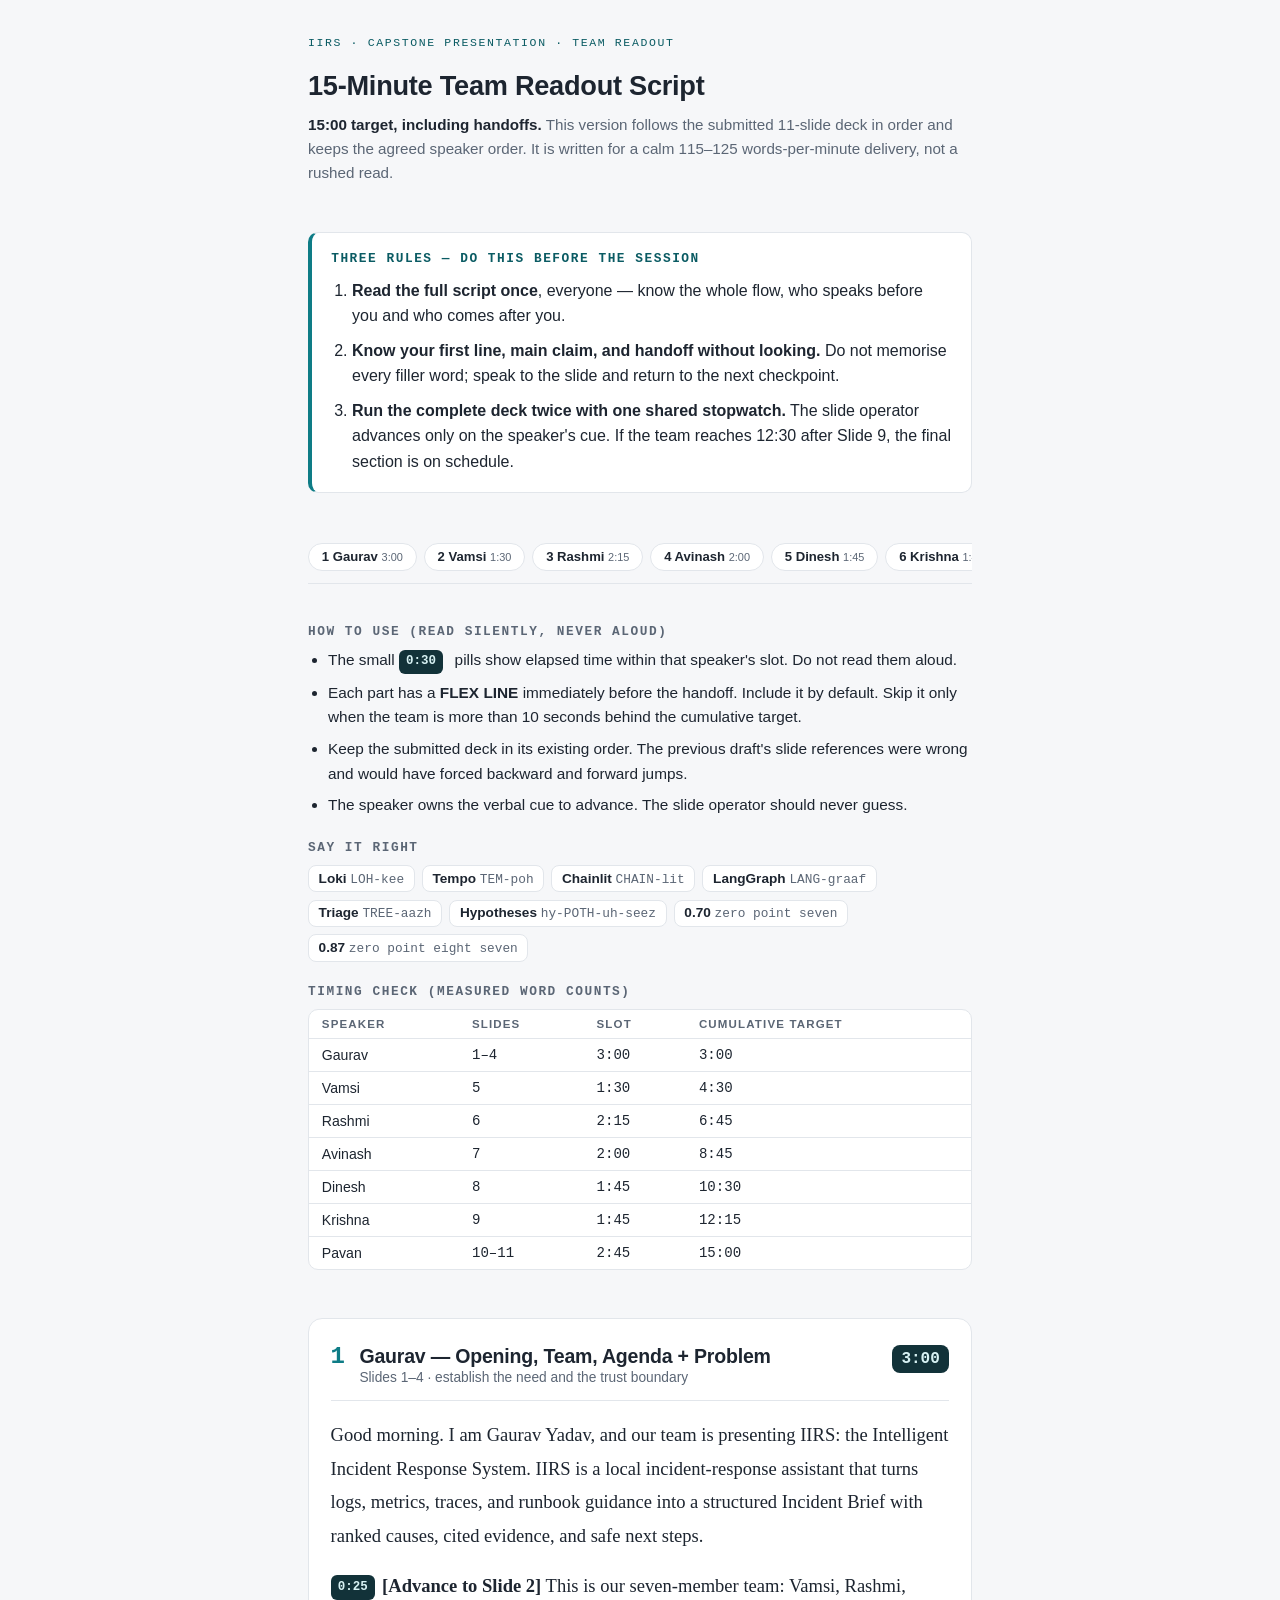
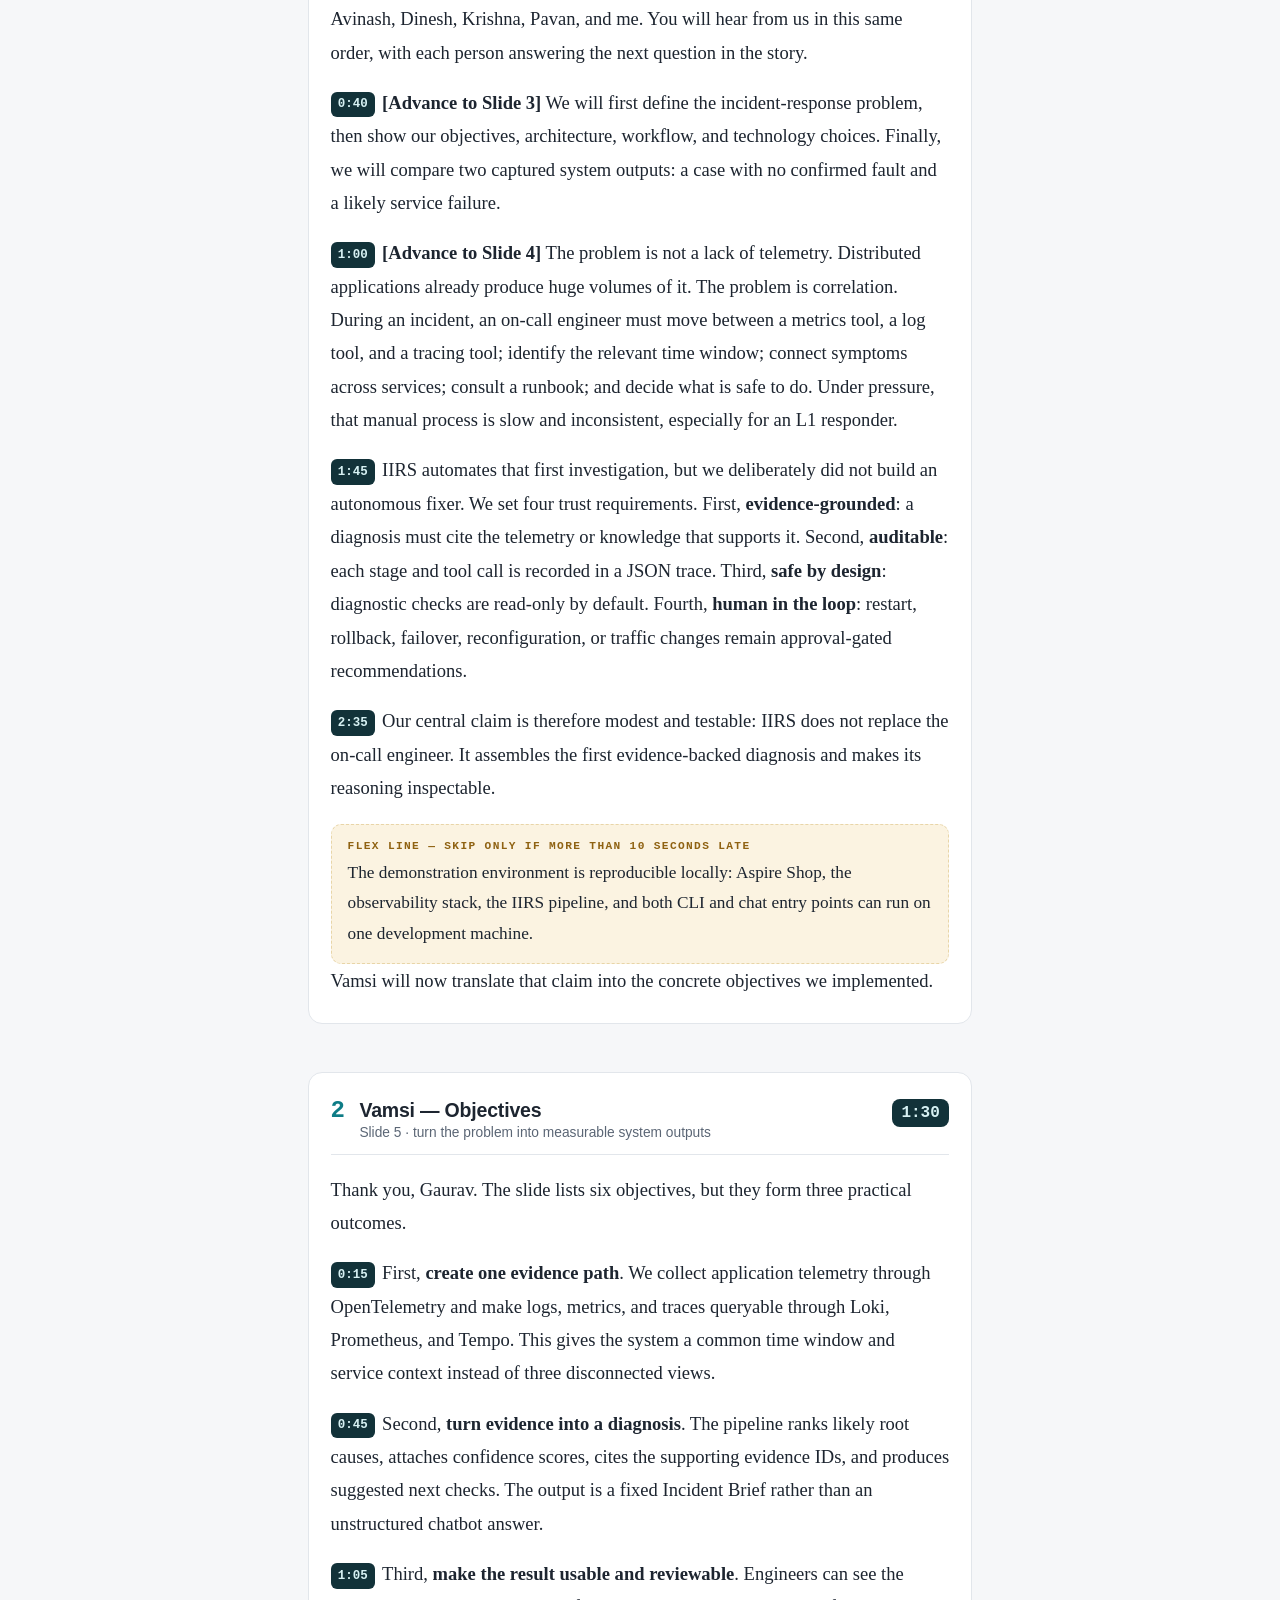
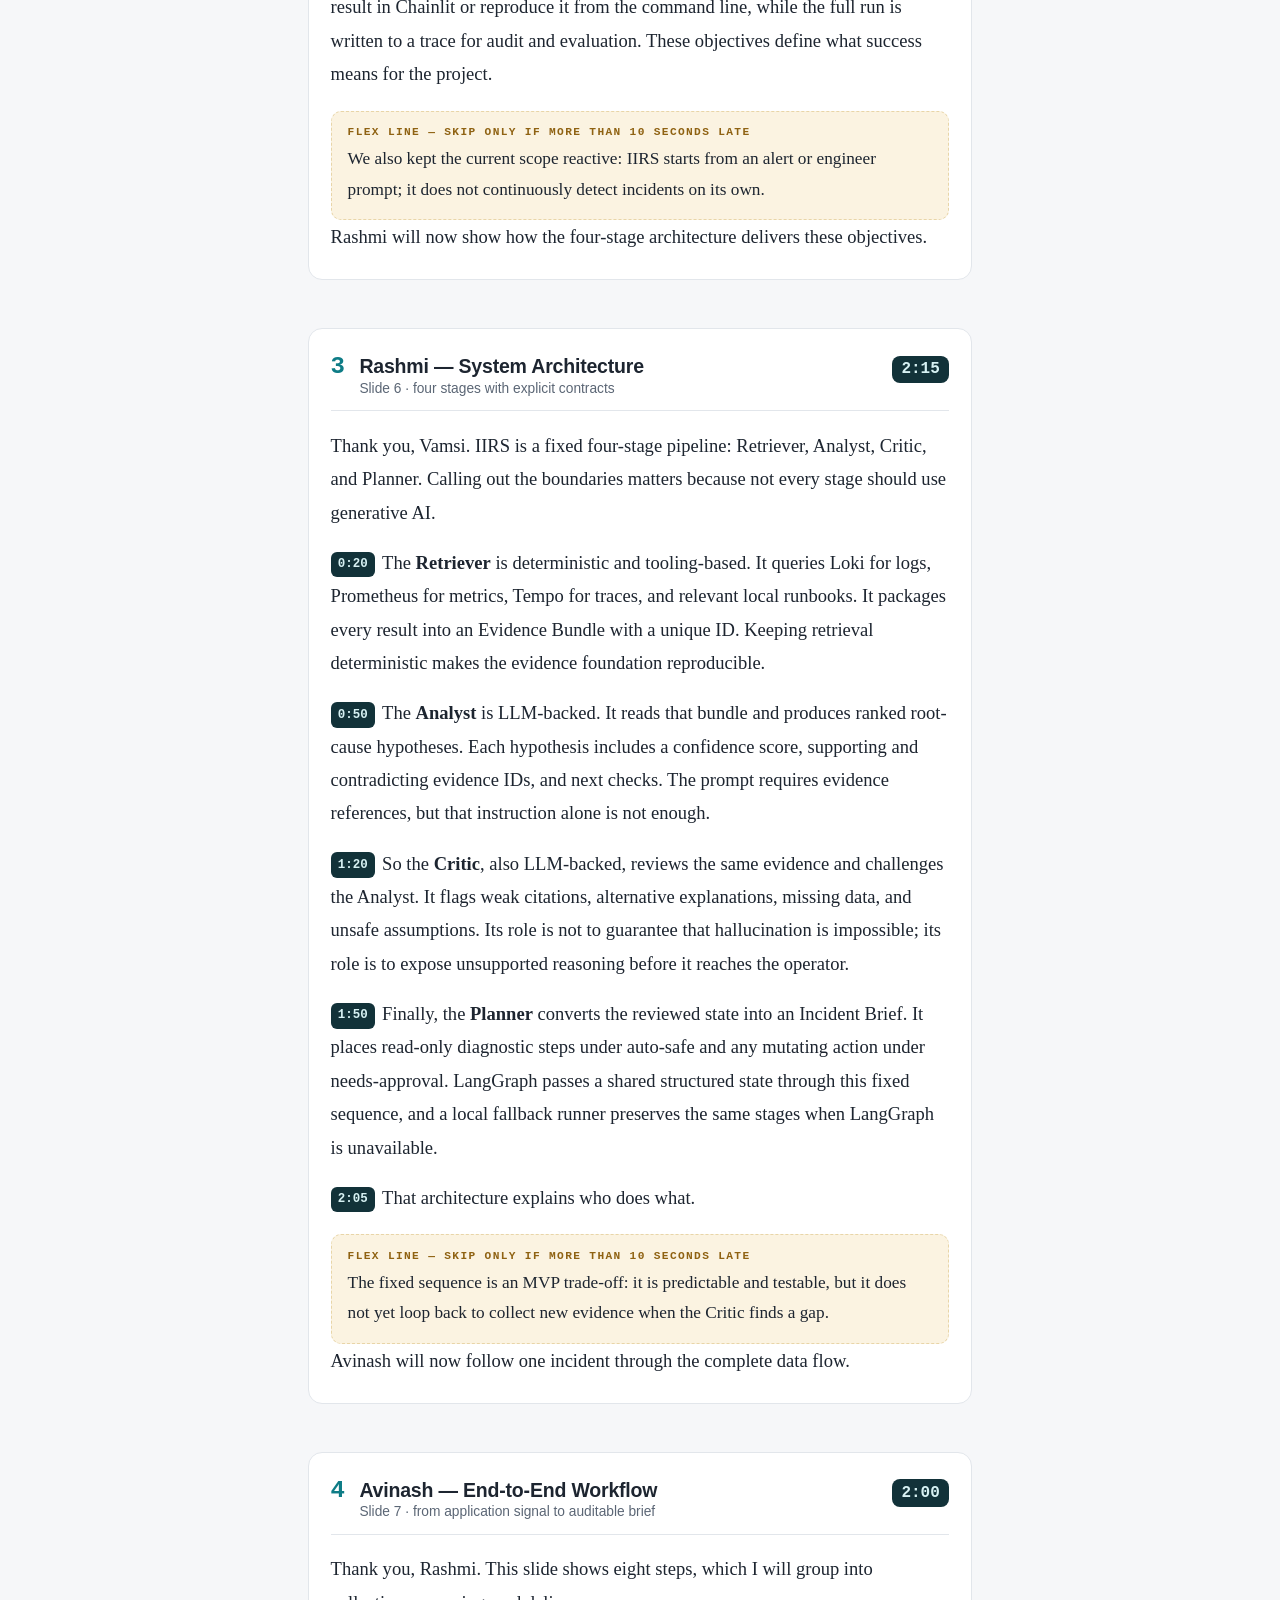
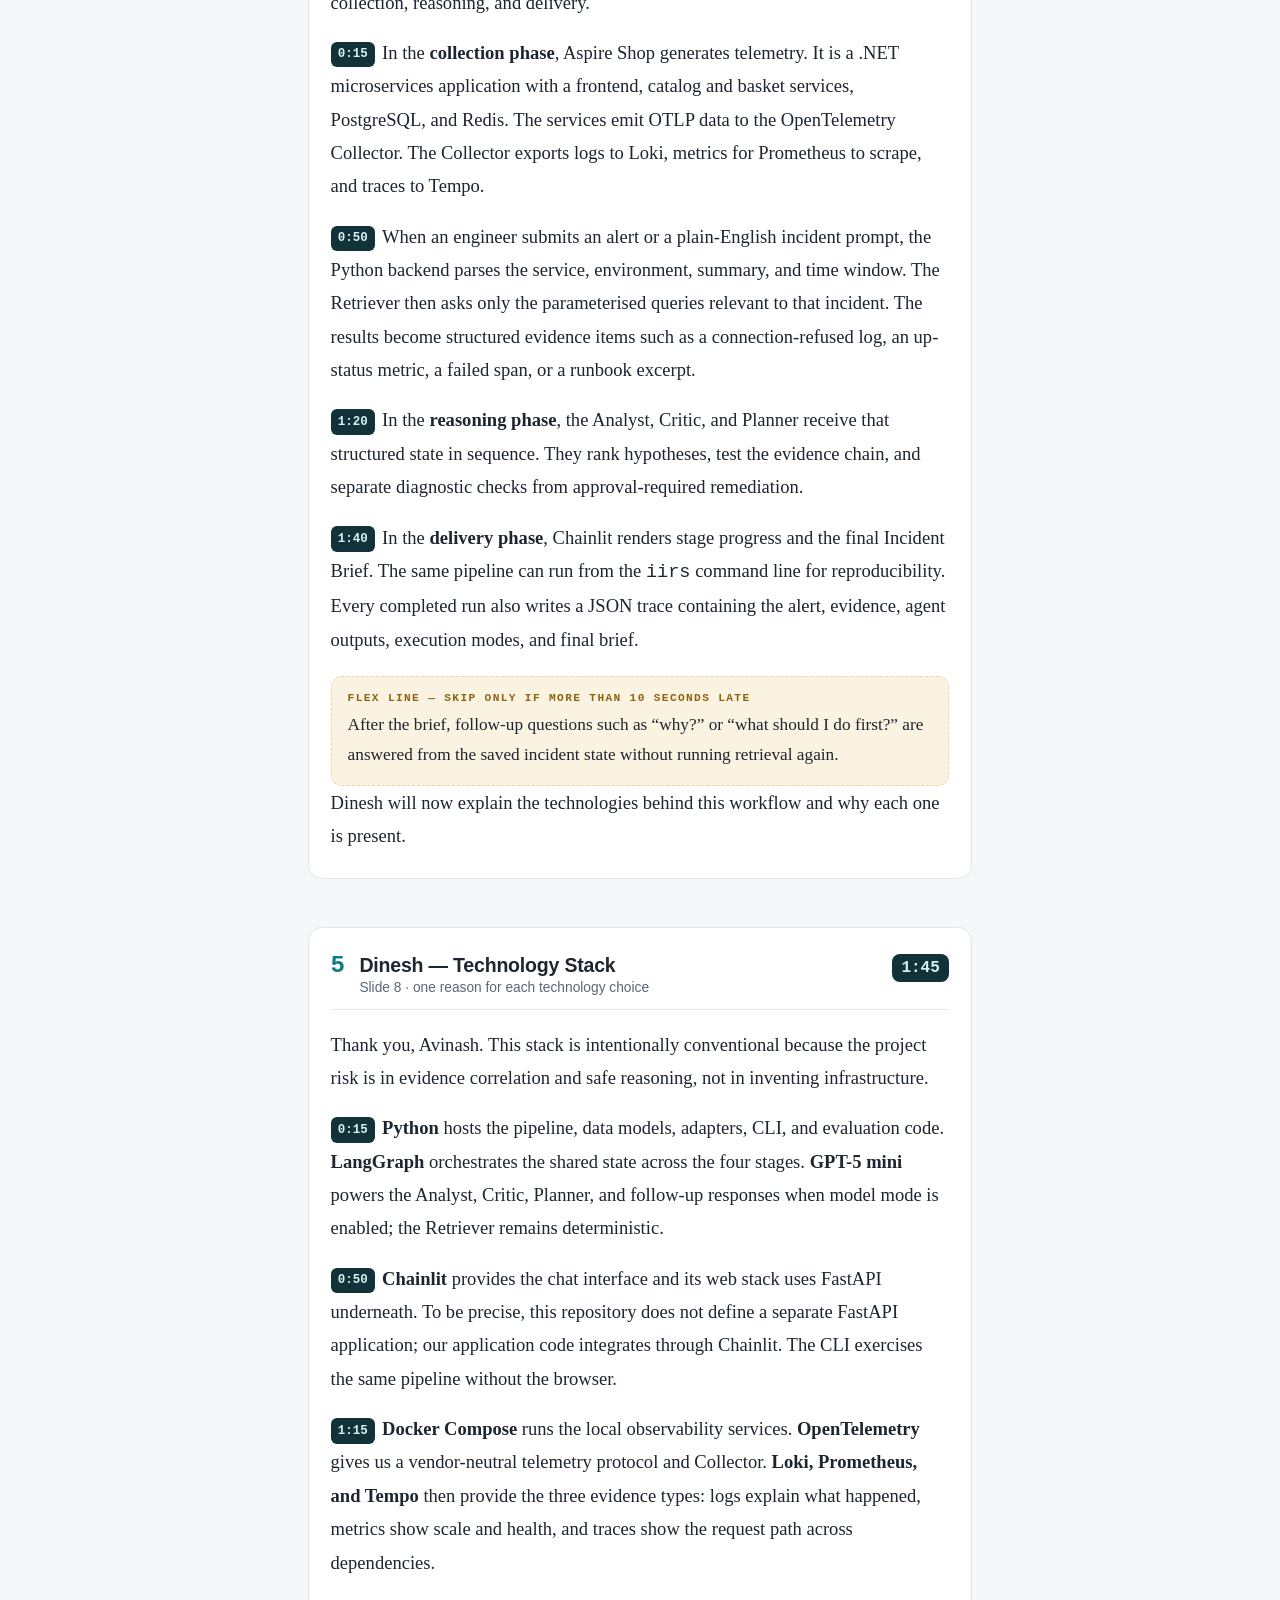
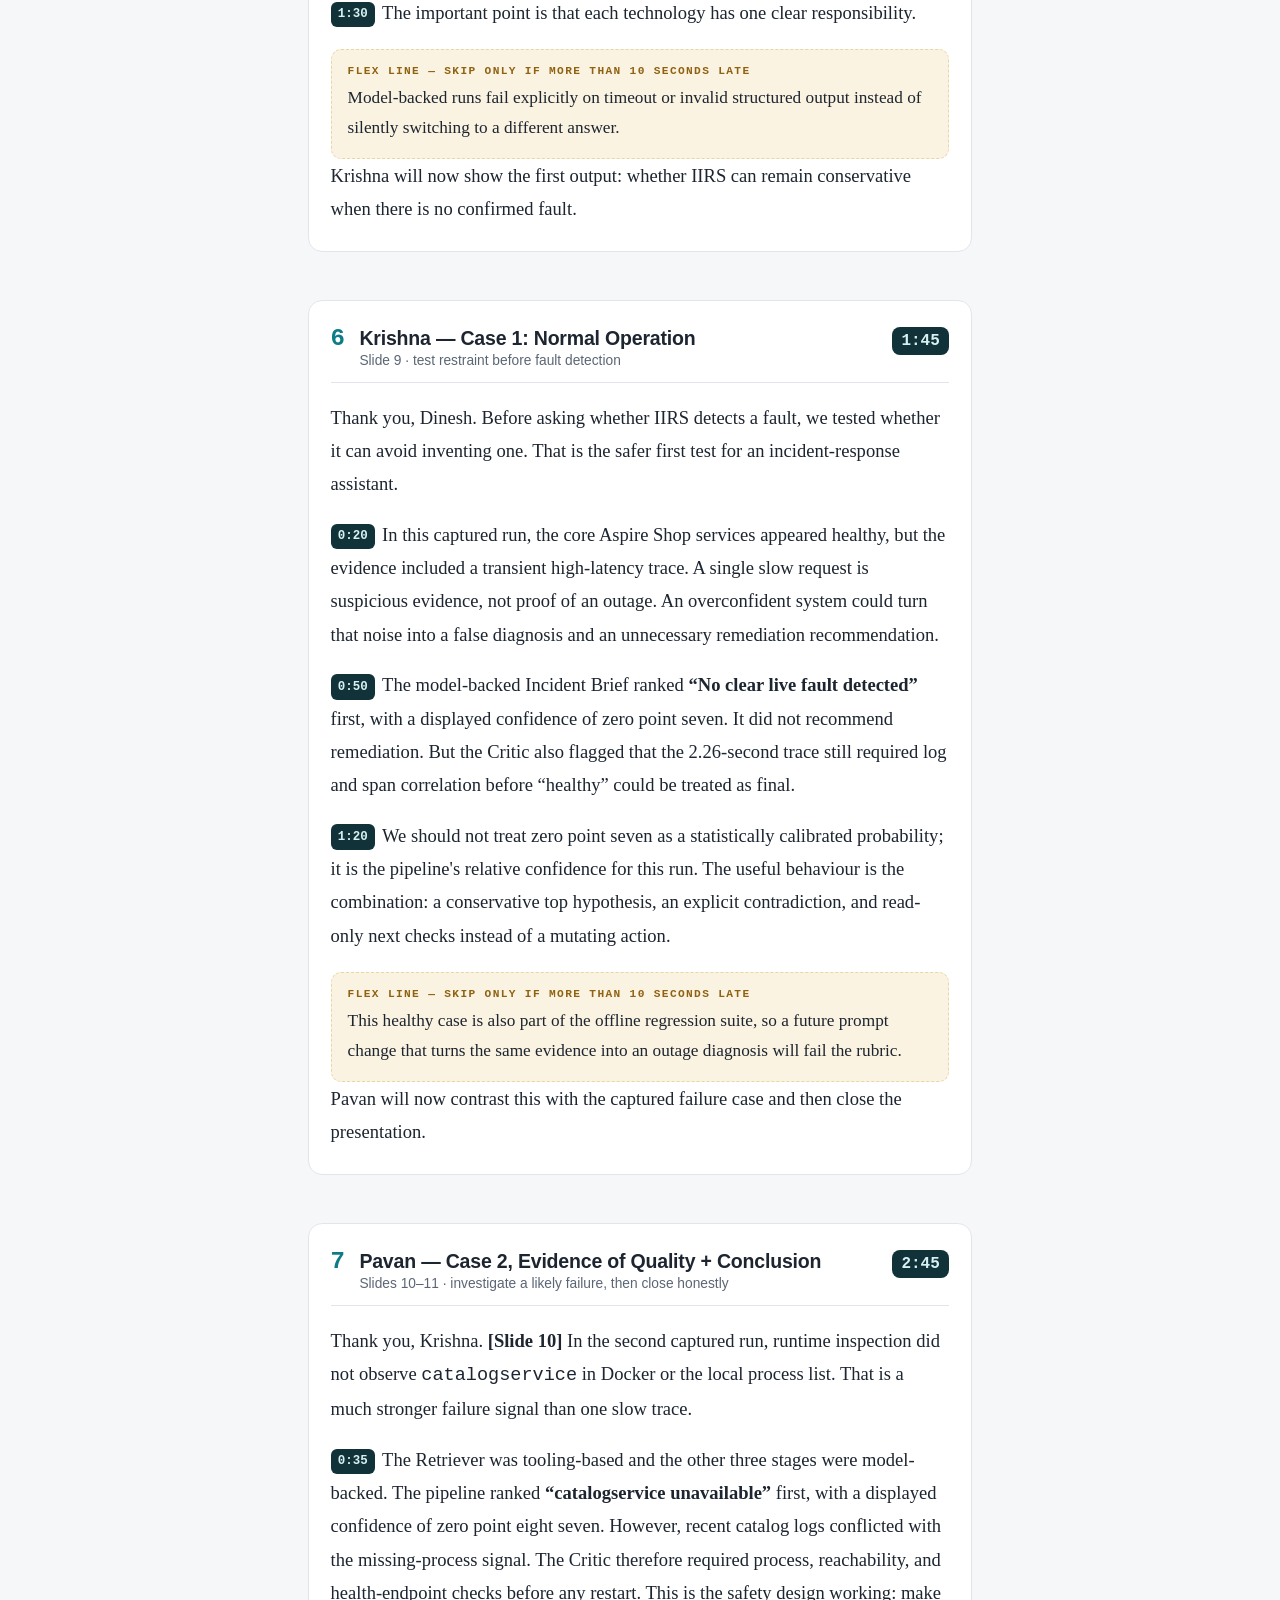
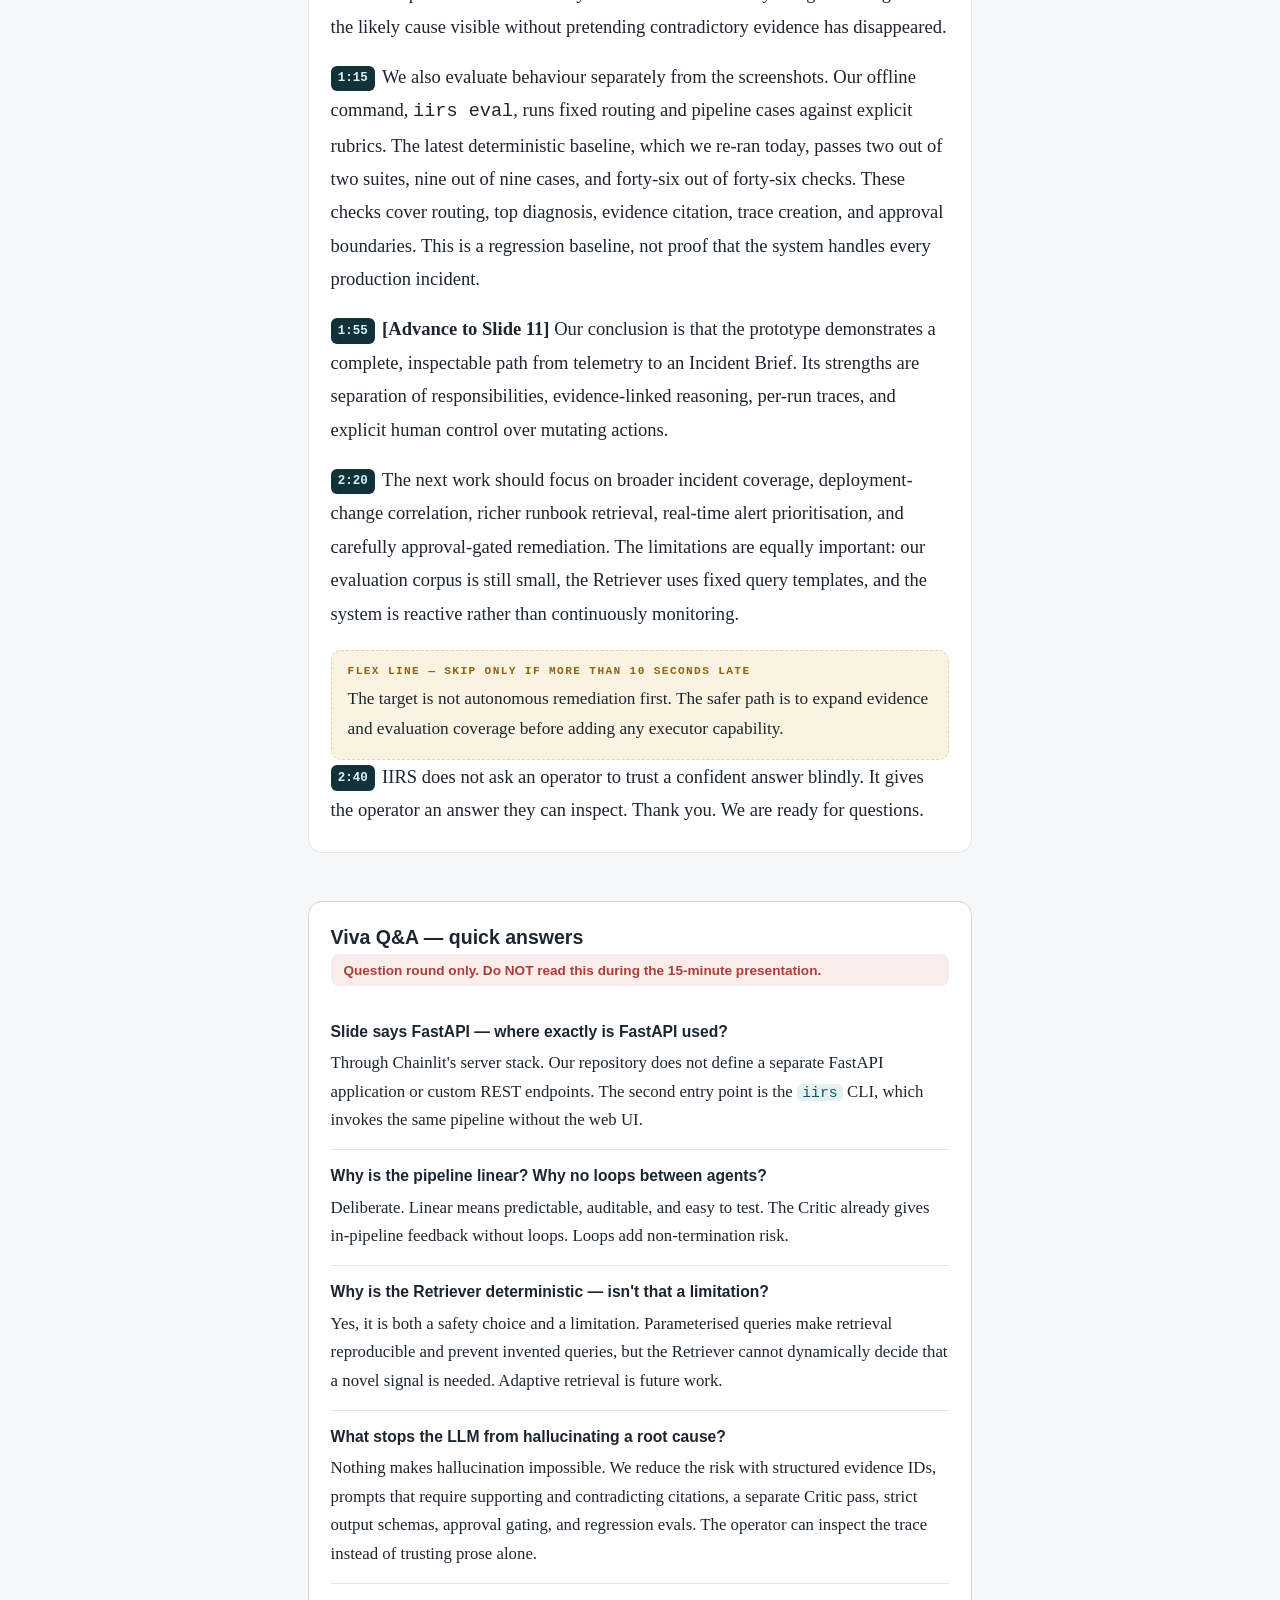
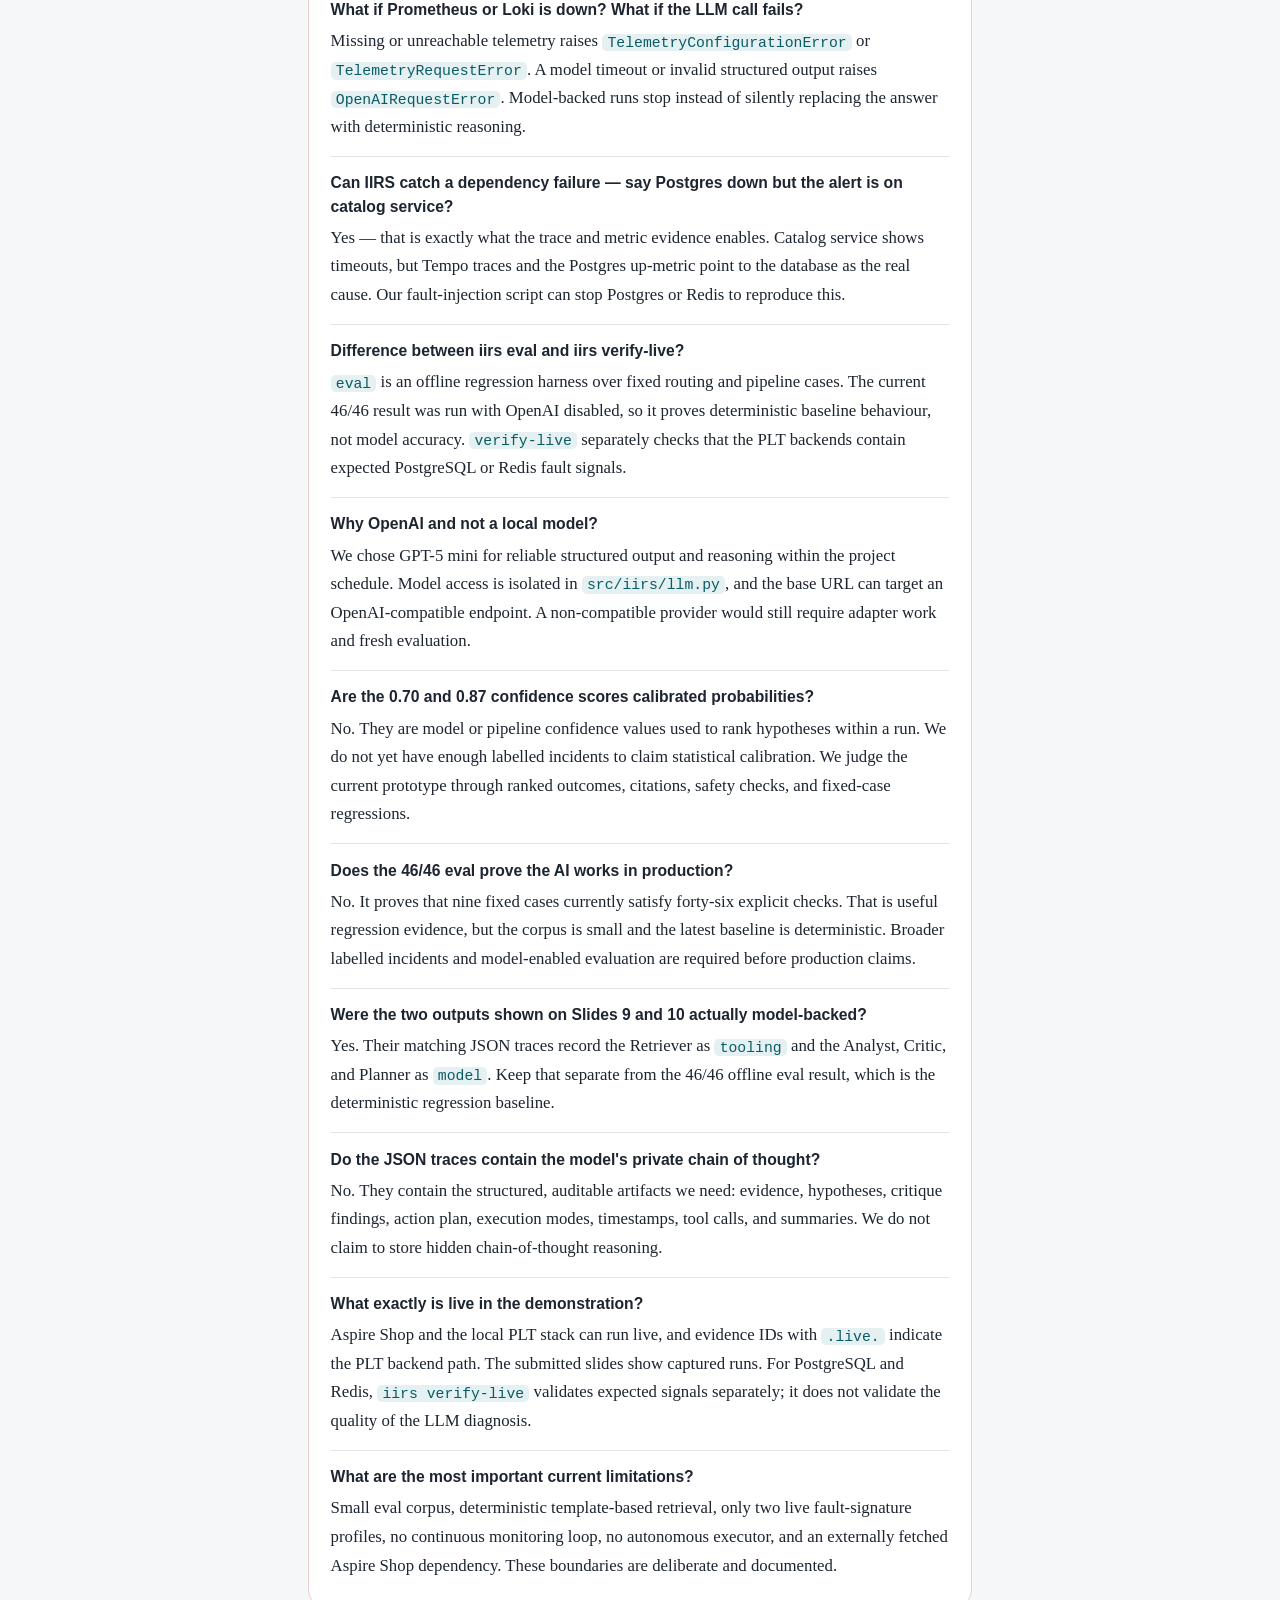
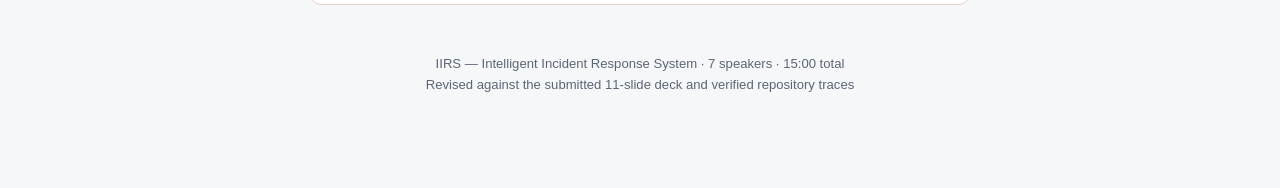
==== qa-site/resources/IIRS_15min_Readout_Script.html @ 2968455e "Add IIRS defense prep site and presentation kit" ====
<!doctype html>
<meta charset="utf-8">
<meta name="viewport" content="width=device-width, initial-scale=1">
<title>IIRS — 15-Min Readout Script</title>
<link rel="icon" type="image/svg+xml" href="../favicon.svg">
<style>
:root{
  --bg:#F6F7F9; --surface:#FFFFFF; --ink:#1D2530; --muted:#5B6675;
  --accent:#0E7C86; --accent-ink:#0A5B63; --accent-soft:#E4F0F1;
  --line:#E2E6EB;
  --amber:#8F6212; --amber-soft:#FBF3E1; --amber-line:#E8D5A8;
  --warn:#A93F38; --warn-soft:#F9ECEA; --warn-line:#EACFCB;
  --pill-bg:#123239; --pill-ink:#D7F1F3;
}
@media (prefers-color-scheme: dark){
  :root{
    --bg:#0F141B; --surface:#161D26; --ink:#E4EAF1; --muted:#9AA6B5;
    --accent:#4CC3CD; --accent-ink:#8ADCE3; --accent-soft:#12333B;
    --line:#26303C;
    --amber:#DFAE55; --amber-soft:#2A2314; --amber-line:#4A3C1C;
    --warn:#E08B84; --warn-soft:#331B18; --warn-line:#4E2A25;
    --pill-bg:#0C4A52; --pill-ink:#CFF0F3;
  }
}
:root[data-theme="dark"]{
  --bg:#0F141B; --surface:#161D26; --ink:#E4EAF1; --muted:#9AA6B5;
  --accent:#4CC3CD; --accent-ink:#8ADCE3; --accent-soft:#12333B;
  --line:#26303C;
  --amber:#DFAE55; --amber-soft:#2A2314; --amber-line:#4A3C1C;
  --warn:#E08B84; --warn-soft:#331B18; --warn-line:#4E2A25;
  --pill-bg:#0C4A52; --pill-ink:#CFF0F3;
}
:root[data-theme="light"]{
  --bg:#F6F7F9; --surface:#FFFFFF; --ink:#1D2530; --muted:#5B6675;
  --accent:#0E7C86; --accent-ink:#0A5B63; --accent-soft:#E4F0F1;
  --line:#E2E6EB;
  --amber:#8F6212; --amber-soft:#FBF3E1; --amber-line:#E8D5A8;
  --warn:#A93F38; --warn-soft:#F9ECEA; --warn-line:#EACFCB;
  --pill-bg:#123239; --pill-ink:#D7F1F3;
}
*{box-sizing:border-box}
html{scroll-behavior:smooth}
@media (prefers-reduced-motion: reduce){ html{scroll-behavior:auto} }
body{
  margin:0; background:var(--bg); color:var(--ink);
  font-family:-apple-system,"Segoe UI",Roboto,"Helvetica Neue",Arial,sans-serif;
  -webkit-text-size-adjust:100%;
}
.wrap{max-width:44rem; margin:0 auto; padding:1.5rem 1.25rem 5rem; display:flex; flex-direction:column; gap:3rem}
a{color:var(--accent-ink)}
a:focus-visible, .chip:focus-visible{outline:2px solid var(--accent); outline-offset:2px; border-radius:6px}

/* ---------- header ---------- */
header{display:flex; flex-direction:column; gap:.65rem}
.eyebrow{font-family:ui-monospace,"SF Mono","Cascadia Code",Consolas,monospace; font-size:.72rem; letter-spacing:.14em; text-transform:uppercase; color:var(--accent-ink)}
h1{font-size:1.7rem; line-height:1.2; margin:0; letter-spacing:-.01em; text-wrap:balance}
.sub{color:var(--muted); font-size:.95rem; line-height:1.55; margin:0}
.sub strong{color:var(--ink)}

/* ---------- practice rules ---------- */
.rules{background:var(--surface); border:1px solid var(--line); border-left:4px solid var(--accent); border-radius:10px; padding:1.1rem 1.2rem; display:flex; flex-direction:column; gap:.75rem}
.rules h2{margin:0; font-size:.8rem; letter-spacing:.12em; text-transform:uppercase; color:var(--accent-ink); font-family:ui-monospace,"SF Mono",Consolas,monospace}
.rules ol{margin:0; padding-left:1.3rem; display:flex; flex-direction:column; gap:.55rem}
.rules li{line-height:1.6; font-size:1rem}

/* ---------- sticky nav ---------- */
nav{position:sticky; top:0; z-index:10; background:var(--bg); padding:.6rem 0; margin:-.5rem 0; border-bottom:1px solid var(--line)}
.chips{display:flex; gap:.45rem; overflow-x:auto; padding-bottom:.15rem; scrollbar-width:none}
.chips::-webkit-scrollbar{display:none}
.chip{flex:0 0 auto; font-size:.82rem; font-weight:600; text-decoration:none; color:var(--ink); background:var(--surface); border:1px solid var(--line); border-radius:999px; padding:.35rem .8rem; white-space:nowrap}
.chip small{color:var(--muted); font-weight:500}
.chip.qa{color:var(--warn)}

/* ---------- meta zone ---------- */
.meta{display:flex; flex-direction:column; gap:1.4rem}
.meta h2{margin:0 0 .6rem; font-size:.8rem; letter-spacing:.12em; text-transform:uppercase; color:var(--muted); font-family:ui-monospace,"SF Mono",Consolas,monospace}
.howto ul{margin:0; padding-left:1.25rem; display:flex; flex-direction:column; gap:.45rem}
.howto li{line-height:1.6; font-size:.96rem; color:var(--ink)}
.say{display:flex; flex-wrap:wrap; gap:.45rem}
.say span{background:var(--surface); border:1px solid var(--line); border-radius:8px; padding:.3rem .6rem; font-size:.85rem}
.say b{font-weight:650}
.say i{font-style:normal; color:var(--muted); font-family:ui-monospace,"SF Mono",Consolas,monospace; font-size:.8rem}
.order{font-size:.95rem; line-height:1.7}
.order b{color:var(--accent-ink)}
.tablebox{overflow-x:auto; border:1px solid var(--line); border-radius:10px; background:var(--surface)}
table{border-collapse:collapse; width:100%; font-size:.88rem}
th,td{text-align:left; padding:.5rem .8rem; border-bottom:1px solid var(--line); white-space:nowrap}
tr:last-child td{border-bottom:none}
th{font-size:.72rem; letter-spacing:.1em; text-transform:uppercase; color:var(--muted); font-weight:600}
td.num{font-family:ui-monospace,"SF Mono",Consolas,monospace; font-variant-numeric:tabular-nums}

/* ---------- speaker sections ---------- */
section.speaker{background:var(--surface); border:1px solid var(--line); border-radius:14px; padding:1.5rem 1.35rem 1.6rem; scroll-margin-top:4.2rem}
.shead{display:flex; align-items:baseline; gap:.9rem; border-bottom:1px solid var(--line); padding-bottom:.9rem; margin-bottom:1.1rem; flex-wrap:wrap}
.snum{font-family:ui-monospace,"SF Mono",Consolas,monospace; font-size:1.5rem; color:var(--accent); font-weight:700}
.sname{flex:1 1 auto}
.sname h2{margin:0; font-size:1.22rem; letter-spacing:-.01em}
.sname p{margin:.15rem 0 0; color:var(--muted); font-size:.86rem}
.stime{font-family:ui-monospace,"SF Mono",Consolas,monospace; font-size:1rem; font-weight:700; color:var(--pill-ink); background:var(--pill-bg); border-radius:8px; padding:.3rem .6rem; font-variant-numeric:tabular-nums}
.speech p{font-family:Charter,Georgia,"Times New Roman",serif; font-size:1.16rem; line-height:1.8; margin:0 0 1.05rem}
.speech p:last-of-type{margin-bottom:0}
.t{display:inline-block; font-family:ui-monospace,"SF Mono",Consolas,monospace; font-size:.78rem; font-weight:600; color:var(--pill-ink); background:var(--pill-bg); border-radius:6px; padding:.1rem .45rem; margin-right:.45rem; vertical-align:.12em; font-variant-numeric:tabular-nums}
.buffer{margin-top:1.25rem; background:var(--amber-soft); border:1.5px dashed var(--amber-line); border-radius:10px; padding:.9rem 1rem}
.buffer .blabel{display:block; font-family:ui-monospace,"SF Mono",Consolas,monospace; font-size:.7rem; letter-spacing:.12em; text-transform:uppercase; color:var(--amber); margin-bottom:.4rem; font-weight:700}
.buffer p{margin:0; font-family:Charter,Georgia,"Times New Roman",serif; font-size:1.08rem; line-height:1.75; color:var(--ink)}

/* ---------- viva Q&A ---------- */
section.viva{scroll-margin-top:4.2rem; background:var(--surface); border:1px solid var(--warn-line); border-radius:14px; padding:1.5rem 1.35rem}
.viva .warnbar{background:var(--warn-soft); color:var(--warn); border-radius:8px; padding:.55rem .8rem; font-size:.85rem; font-weight:650; margin-bottom:1.2rem}
.viva h2{margin:0 0 .3rem; font-size:1.22rem}
.viva .qa{padding:.9rem 0; border-bottom:1px solid var(--line)}
.viva .qa:last-child{border-bottom:none; padding-bottom:0}
.viva .q{font-weight:650; font-size:.98rem; line-height:1.5; margin:0 0 .35rem}
.viva .a{margin:0; font-family:Charter,Georgia,"Times New Roman",serif; font-size:1.05rem; line-height:1.7; color:var(--ink)}
.viva .a code{font-family:ui-monospace,"SF Mono",Consolas,monospace; font-size:.88em; background:var(--accent-soft); color:var(--accent-ink); border-radius:5px; padding:.05em .35em}

footer{color:var(--muted); font-size:.82rem; line-height:1.6; text-align:center}
</style>

<div class="wrap">

<header>
  <p class="eyebrow">IIRS · Capstone Presentation · Team Readout</p>
  <h1>15-Minute Team Readout Script</h1>
  <p class="sub"><strong>15:00 target, including handoffs.</strong> This version follows the submitted 11-slide deck in order and keeps the agreed speaker order. It is written for a calm 115–125 words-per-minute delivery, not a rushed read.</p>
</header>

<div class="rules">
  <h2>Three rules — do this before the session</h2>
  <ol>
    <li><strong>Read the full script once</strong>, everyone — know the whole flow, who speaks before you and who comes after you.</li>
    <li><strong>Know your first line, main claim, and handoff without looking.</strong> Do not memorise every filler word; speak to the slide and return to the next checkpoint.</li>
    <li><strong>Run the complete deck twice with one shared stopwatch.</strong> The slide operator advances only on the speaker's cue. If the team reaches 12:30 after Slide 9, the final section is on schedule.</li>
  </ol>
</div>

<nav aria-label="Jump to speaker">
  <div class="chips">
    <a class="chip" href="#gaurav">1 Gaurav <small>3:00</small></a>
    <a class="chip" href="#vamsi">2 Vamsi <small>1:30</small></a>
    <a class="chip" href="#rashmi">3 Rashmi <small>2:15</small></a>
    <a class="chip" href="#avinash">4 Avinash <small>2:00</small></a>
    <a class="chip" href="#dinesh">5 Dinesh <small>1:45</small></a>
    <a class="chip" href="#krishna">6 Krishna <small>1:45</small></a>
    <a class="chip" href="#pavan">7 Pavan <small>2:45</small></a>
    <a class="chip qa" href="#viva">Viva Q&amp;A</a>
  </div>
</nav>

<div class="meta">
  <div class="howto">
    <h2>How to use (read silently, never aloud)</h2>
    <ul>
      <li>The small <span class="t">0:30</span> pills show elapsed time within that speaker's slot. Do not read them aloud.</li>
      <li>Each part has a <strong>FLEX LINE</strong> immediately before the handoff. Include it by default. Skip it only when the team is more than 10 seconds behind the cumulative target.</li>
      <li>Keep the submitted deck in its existing order. The previous draft's slide references were wrong and would have forced backward and forward jumps.</li>
      <li>The speaker owns the verbal cue to advance. The slide operator should never guess.</li>
    </ul>
  </div>

  <div>
    <h2>Say it right</h2>
    <div class="say">
      <span><b>Loki</b> <i>LOH-kee</i></span>
      <span><b>Tempo</b> <i>TEM-poh</i></span>
      <span><b>Chainlit</b> <i>CHAIN-lit</i></span>
      <span><b>LangGraph</b> <i>LANG-graaf</i></span>
      <span><b>Triage</b> <i>TREE-aazh</i></span>
      <span><b>Hypotheses</b> <i>hy-POTH-uh-seez</i></span>
      <span><b>0.70</b> <i>zero point seven</i></span>
      <span><b>0.87</b> <i>zero point eight seven</i></span>
    </div>
  </div>

  <div>
    <h2>Timing check (measured word counts)</h2>
    <div class="tablebox">
      <table>
        <tr><th>Speaker</th><th>Slides</th><th>Slot</th><th>Cumulative target</th></tr>
        <tr><td>Gaurav</td><td class="num">1–4</td><td class="num">3:00</td><td class="num">3:00</td></tr>
        <tr><td>Vamsi</td><td class="num">5</td><td class="num">1:30</td><td class="num">4:30</td></tr>
        <tr><td>Rashmi</td><td class="num">6</td><td class="num">2:15</td><td class="num">6:45</td></tr>
        <tr><td>Avinash</td><td class="num">7</td><td class="num">2:00</td><td class="num">8:45</td></tr>
        <tr><td>Dinesh</td><td class="num">8</td><td class="num">1:45</td><td class="num">10:30</td></tr>
        <tr><td>Krishna</td><td class="num">9</td><td class="num">1:45</td><td class="num">12:15</td></tr>
        <tr><td>Pavan</td><td class="num">10–11</td><td class="num">2:45</td><td class="num">15:00</td></tr>
      </table>
    </div>
  </div>
</div>

<!-- ============ 1. GAURAV ============ -->
<section class="speaker" id="gaurav">
  <div class="shead">
    <span class="snum">1</span>
    <div class="sname">
      <h2>Gaurav — Opening, Team, Agenda + Problem</h2>
      <p>Slides 1–4 · establish the need and the trust boundary</p>
    </div>
    <span class="stime">3:00</span>
  </div>
  <div class="speech">
    <p>Good morning. I am Gaurav Yadav, and our team is presenting IIRS: the Intelligent Incident Response System. IIRS is a local incident-response assistant that turns logs, metrics, traces, and runbook guidance into a structured Incident Brief with ranked causes, cited evidence, and safe next steps.</p>
    <p><span class="t">0:25</span><strong>[Advance to Slide 2]</strong> This is our seven-member team: Vamsi, Rashmi, Avinash, Dinesh, Krishna, Pavan, and me. You will hear from us in this same order, with each person answering the next question in the story.</p>
    <p><span class="t">0:40</span><strong>[Advance to Slide 3]</strong> We will first define the incident-response problem, then show our objectives, architecture, workflow, and technology choices. Finally, we will compare two captured system outputs: a case with no confirmed fault and a likely service failure.</p>
    <p><span class="t">1:00</span><strong>[Advance to Slide 4]</strong> The problem is not a lack of telemetry. Distributed applications already produce huge volumes of it. The problem is correlation. During an incident, an on-call engineer must move between a metrics tool, a log tool, and a tracing tool; identify the relevant time window; connect symptoms across services; consult a runbook; and decide what is safe to do. Under pressure, that manual process is slow and inconsistent, especially for an L1 responder.</p>
    <p><span class="t">1:45</span>IIRS automates that first investigation, but we deliberately did not build an autonomous fixer. We set four trust requirements. First, <strong>evidence-grounded</strong>: a diagnosis must cite the telemetry or knowledge that supports it. Second, <strong>auditable</strong>: each stage and tool call is recorded in a JSON trace. Third, <strong>safe by design</strong>: diagnostic checks are read-only by default. Fourth, <strong>human in the loop</strong>: restart, rollback, failover, reconfiguration, or traffic changes remain approval-gated recommendations.</p>
    <p><span class="t">2:35</span>Our central claim is therefore modest and testable: IIRS does not replace the on-call engineer. It assembles the first evidence-backed diagnosis and makes its reasoning inspectable.</p>
  </div>
  <div class="buffer">
    <span class="blabel">Flex line — skip only if more than 10 seconds late</span>
    <p>The demonstration environment is reproducible locally: Aspire Shop, the observability stack, the IIRS pipeline, and both CLI and chat entry points can run on one development machine.</p>
  </div>
  <div class="speech">
    <p>Vamsi will now translate that claim into the concrete objectives we implemented.</p>
  </div>
</section>

<!-- ============ 2. VAMSI ============ -->
<section class="speaker" id="vamsi">
  <div class="shead">
    <span class="snum">2</span>
    <div class="sname">
      <h2>Vamsi — Objectives</h2>
      <p>Slide 5 · turn the problem into measurable system outputs</p>
    </div>
    <span class="stime">1:30</span>
  </div>
  <div class="speech">
    <p>Thank you, Gaurav. The slide lists six objectives, but they form three practical outcomes.</p>
    <p><span class="t">0:15</span>First, <strong>create one evidence path</strong>. We collect application telemetry through OpenTelemetry and make logs, metrics, and traces queryable through Loki, Prometheus, and Tempo. This gives the system a common time window and service context instead of three disconnected views.</p>
    <p><span class="t">0:45</span>Second, <strong>turn evidence into a diagnosis</strong>. The pipeline ranks likely root causes, attaches confidence scores, cites the supporting evidence IDs, and produces suggested next checks. The output is a fixed Incident Brief rather than an unstructured chatbot answer.</p>
    <p><span class="t">1:05</span>Third, <strong>make the result usable and reviewable</strong>. Engineers can see the result in Chainlit or reproduce it from the command line, while the full run is written to a trace for audit and evaluation. These objectives define what success means for the project.</p>
  </div>
  <div class="buffer">
    <span class="blabel">Flex line — skip only if more than 10 seconds late</span>
    <p>We also kept the current scope reactive: IIRS starts from an alert or engineer prompt; it does not continuously detect incidents on its own.</p>
  </div>
  <div class="speech">
    <p>Rashmi will now show how the four-stage architecture delivers these objectives.</p>
  </div>
</section>

<!-- ============ 3. RASHMI ============ -->
<section class="speaker" id="rashmi">
  <div class="shead">
    <span class="snum">3</span>
    <div class="sname">
      <h2>Rashmi — System Architecture</h2>
      <p>Slide 6 · four stages with explicit contracts</p>
    </div>
    <span class="stime">2:15</span>
  </div>
  <div class="speech">
    <p>Thank you, Vamsi. IIRS is a fixed four-stage pipeline: Retriever, Analyst, Critic, and Planner. Calling out the boundaries matters because not every stage should use generative AI.</p>
    <p><span class="t">0:20</span>The <strong>Retriever</strong> is deterministic and tooling-based. It queries Loki for logs, Prometheus for metrics, Tempo for traces, and relevant local runbooks. It packages every result into an Evidence Bundle with a unique ID. Keeping retrieval deterministic makes the evidence foundation reproducible.</p>
    <p><span class="t">0:50</span>The <strong>Analyst</strong> is LLM-backed. It reads that bundle and produces ranked root-cause hypotheses. Each hypothesis includes a confidence score, supporting and contradicting evidence IDs, and next checks. The prompt requires evidence references, but that instruction alone is not enough.</p>
    <p><span class="t">1:20</span>So the <strong>Critic</strong>, also LLM-backed, reviews the same evidence and challenges the Analyst. It flags weak citations, alternative explanations, missing data, and unsafe assumptions. Its role is not to guarantee that hallucination is impossible; its role is to expose unsupported reasoning before it reaches the operator.</p>
    <p><span class="t">1:50</span>Finally, the <strong>Planner</strong> converts the reviewed state into an Incident Brief. It places read-only diagnostic steps under auto-safe and any mutating action under needs-approval. LangGraph passes a shared structured state through this fixed sequence, and a local fallback runner preserves the same stages when LangGraph is unavailable.</p>
    <p><span class="t">2:05</span>That architecture explains who does what.</p>
  </div>
  <div class="buffer">
    <span class="blabel">Flex line — skip only if more than 10 seconds late</span>
    <p>The fixed sequence is an MVP trade-off: it is predictable and testable, but it does not yet loop back to collect new evidence when the Critic finds a gap.</p>
  </div>
  <div class="speech">
    <p>Avinash will now follow one incident through the complete data flow.</p>
  </div>
</section>

<!-- ============ 4. AVINASH ============ -->
<section class="speaker" id="avinash">
  <div class="shead">
    <span class="snum">4</span>
    <div class="sname">
      <h2>Avinash — End-to-End Workflow</h2>
      <p>Slide 7 · from application signal to auditable brief</p>
    </div>
    <span class="stime">2:00</span>
  </div>
  <div class="speech">
    <p>Thank you, Rashmi. This slide shows eight steps, which I will group into collection, reasoning, and delivery.</p>
    <p><span class="t">0:15</span>In the <strong>collection phase</strong>, Aspire Shop generates telemetry. It is a .NET microservices application with a frontend, catalog and basket services, PostgreSQL, and Redis. The services emit OTLP data to the OpenTelemetry Collector. The Collector exports logs to Loki, metrics for Prometheus to scrape, and traces to Tempo.</p>
    <p><span class="t">0:50</span>When an engineer submits an alert or a plain-English incident prompt, the Python backend parses the service, environment, summary, and time window. The Retriever then asks only the parameterised queries relevant to that incident. The results become structured evidence items such as a connection-refused log, an up-status metric, a failed span, or a runbook excerpt.</p>
    <p><span class="t">1:20</span>In the <strong>reasoning phase</strong>, the Analyst, Critic, and Planner receive that structured state in sequence. They rank hypotheses, test the evidence chain, and separate diagnostic checks from approval-required remediation.</p>
    <p><span class="t">1:40</span>In the <strong>delivery phase</strong>, Chainlit renders stage progress and the final Incident Brief. The same pipeline can run from the <code>iirs</code> command line for reproducibility. Every completed run also writes a JSON trace containing the alert, evidence, agent outputs, execution modes, and final brief.</p>
  </div>
  <div class="buffer">
    <span class="blabel">Flex line — skip only if more than 10 seconds late</span>
    <p>After the brief, follow-up questions such as “why?” or “what should I do first?” are answered from the saved incident state without running retrieval again.</p>
  </div>
  <div class="speech">
    <p>Dinesh will now explain the technologies behind this workflow and why each one is present.</p>
  </div>
</section>

<!-- ============ 5. DINESH ============ -->
<section class="speaker" id="dinesh">
  <div class="shead">
    <span class="snum">5</span>
    <div class="sname">
      <h2>Dinesh — Technology Stack</h2>
      <p>Slide 8 · one reason for each technology choice</p>
    </div>
    <span class="stime">1:45</span>
  </div>
  <div class="speech">
    <p>Thank you, Avinash. This stack is intentionally conventional because the project risk is in evidence correlation and safe reasoning, not in inventing infrastructure.</p>
    <p><span class="t">0:15</span><strong>Python</strong> hosts the pipeline, data models, adapters, CLI, and evaluation code. <strong>LangGraph</strong> orchestrates the shared state across the four stages. <strong>GPT-5 mini</strong> powers the Analyst, Critic, Planner, and follow-up responses when model mode is enabled; the Retriever remains deterministic.</p>
    <p><span class="t">0:50</span><strong>Chainlit</strong> provides the chat interface and its web stack uses FastAPI underneath. To be precise, this repository does not define a separate FastAPI application; our application code integrates through Chainlit. The CLI exercises the same pipeline without the browser.</p>
    <p><span class="t">1:15</span><strong>Docker Compose</strong> runs the local observability services. <strong>OpenTelemetry</strong> gives us a vendor-neutral telemetry protocol and Collector. <strong>Loki, Prometheus, and Tempo</strong> then provide the three evidence types: logs explain what happened, metrics show scale and health, and traces show the request path across dependencies.</p>
    <p><span class="t">1:30</span>The important point is that each technology has one clear responsibility.</p>
  </div>
  <div class="buffer">
    <span class="blabel">Flex line — skip only if more than 10 seconds late</span>
    <p>Model-backed runs fail explicitly on timeout or invalid structured output instead of silently switching to a different answer.</p>
  </div>
  <div class="speech">
    <p>Krishna will now show the first output: whether IIRS can remain conservative when there is no confirmed fault.</p>
  </div>
</section>

<!-- ============ 6. KRISHNA ============ -->
<section class="speaker" id="krishna">
  <div class="shead">
    <span class="snum">6</span>
    <div class="sname">
      <h2>Krishna — Case 1: Normal Operation</h2>
      <p>Slide 9 · test restraint before fault detection</p>
    </div>
    <span class="stime">1:45</span>
  </div>
  <div class="speech">
    <p>Thank you, Dinesh. Before asking whether IIRS detects a fault, we tested whether it can avoid inventing one. That is the safer first test for an incident-response assistant.</p>
    <p><span class="t">0:20</span>In this captured run, the core Aspire Shop services appeared healthy, but the evidence included a transient high-latency trace. A single slow request is suspicious evidence, not proof of an outage. An overconfident system could turn that noise into a false diagnosis and an unnecessary remediation recommendation.</p>
    <p><span class="t">0:50</span>The model-backed Incident Brief ranked <strong>“No clear live fault detected”</strong> first, with a displayed confidence of zero point seven. It did not recommend remediation. But the Critic also flagged that the 2.26-second trace still required log and span correlation before “healthy” could be treated as final.</p>
    <p><span class="t">1:20</span>We should not treat zero point seven as a statistically calibrated probability; it is the pipeline's relative confidence for this run. The useful behaviour is the combination: a conservative top hypothesis, an explicit contradiction, and read-only next checks instead of a mutating action.</p>
  </div>
  <div class="buffer">
    <span class="blabel">Flex line — skip only if more than 10 seconds late</span>
    <p>This healthy case is also part of the offline regression suite, so a future prompt change that turns the same evidence into an outage diagnosis will fail the rubric.</p>
  </div>
  <div class="speech">
    <p>Pavan will now contrast this with the captured failure case and then close the presentation.</p>
  </div>
</section>

<!-- ============ 7. PAVAN ============ -->
<section class="speaker" id="pavan">
  <div class="shead">
    <span class="snum">7</span>
    <div class="sname">
      <h2>Pavan — Case 2, Evidence of Quality + Conclusion</h2>
      <p>Slides 10–11 · investigate a likely failure, then close honestly</p>
    </div>
    <span class="stime">2:45</span>
  </div>
  <div class="speech">
    <p>Thank you, Krishna. <strong>[Slide 10]</strong> In the second captured run, runtime inspection did not observe <code>catalogservice</code> in Docker or the local process list. That is a much stronger failure signal than one slow trace.</p>
    <p><span class="t">0:35</span>The Retriever was tooling-based and the other three stages were model-backed. The pipeline ranked <strong>“catalogservice unavailable”</strong> first, with a displayed confidence of zero point eight seven. However, recent catalog logs conflicted with the missing-process signal. The Critic therefore required process, reachability, and health-endpoint checks before any restart. This is the safety design working: make the likely cause visible without pretending contradictory evidence has disappeared.</p>
    <p><span class="t">1:15</span>We also evaluate behaviour separately from the screenshots. Our offline command, <code>iirs eval</code>, runs fixed routing and pipeline cases against explicit rubrics. The latest deterministic baseline, which we re-ran today, passes two out of two suites, nine out of nine cases, and forty-six out of forty-six checks. These checks cover routing, top diagnosis, evidence citation, trace creation, and approval boundaries. This is a regression baseline, not proof that the system handles every production incident.</p>
    <p><span class="t">1:55</span><strong>[Advance to Slide 11]</strong> Our conclusion is that the prototype demonstrates a complete, inspectable path from telemetry to an Incident Brief. Its strengths are separation of responsibilities, evidence-linked reasoning, per-run traces, and explicit human control over mutating actions.</p>
    <p><span class="t">2:20</span>The next work should focus on broader incident coverage, deployment-change correlation, richer runbook retrieval, real-time alert prioritisation, and carefully approval-gated remediation. The limitations are equally important: our evaluation corpus is still small, the Retriever uses fixed query templates, and the system is reactive rather than continuously monitoring.</p>
  </div>
  <div class="buffer">
    <span class="blabel">Flex line — skip only if more than 10 seconds late</span>
    <p>The target is not autonomous remediation first. The safer path is to expand evidence and evaluation coverage before adding any executor capability.</p>
  </div>
  <div class="speech">
    <p><span class="t">2:40</span>IIRS does not ask an operator to trust a confident answer blindly. It gives the operator an answer they can inspect. Thank you. We are ready for questions.</p>
  </div>
</section>

<!-- ============ VIVA Q&A ============ -->
<section class="viva" id="viva">
  <h2>Viva Q&amp;A — quick answers</h2>
  <div class="warnbar">Question round only. Do NOT read this during the 15-minute presentation.</div>

  <div class="qa">
    <p class="q">Slide says FastAPI — where exactly is FastAPI used?</p>
    <p class="a">Through Chainlit's server stack. Our repository does not define a separate FastAPI application or custom REST endpoints. The second entry point is the <code>iirs</code> CLI, which invokes the same pipeline without the web UI.</p>
  </div>
  <div class="qa">
    <p class="q">Why is the pipeline linear? Why no loops between agents?</p>
    <p class="a">Deliberate. Linear means predictable, auditable, and easy to test. The Critic already gives in-pipeline feedback without loops. Loops add non-termination risk.</p>
  </div>
  <div class="qa">
    <p class="q">Why is the Retriever deterministic — isn't that a limitation?</p>
    <p class="a">Yes, it is both a safety choice and a limitation. Parameterised queries make retrieval reproducible and prevent invented queries, but the Retriever cannot dynamically decide that a novel signal is needed. Adaptive retrieval is future work.</p>
  </div>
  <div class="qa">
    <p class="q">What stops the LLM from hallucinating a root cause?</p>
    <p class="a">Nothing makes hallucination impossible. We reduce the risk with structured evidence IDs, prompts that require supporting and contradicting citations, a separate Critic pass, strict output schemas, approval gating, and regression evals. The operator can inspect the trace instead of trusting prose alone.</p>
  </div>
  <div class="qa">
    <p class="q">What if Prometheus or Loki is down? What if the LLM call fails?</p>
    <p class="a">Missing or unreachable telemetry raises <code>TelemetryConfigurationError</code> or <code>TelemetryRequestError</code>. A model timeout or invalid structured output raises <code>OpenAIRequestError</code>. Model-backed runs stop instead of silently replacing the answer with deterministic reasoning.</p>
  </div>
  <div class="qa">
    <p class="q">Can IIRS catch a dependency failure — say Postgres down but the alert is on catalog service?</p>
    <p class="a">Yes — that is exactly what the trace and metric evidence enables. Catalog service shows timeouts, but Tempo traces and the Postgres up-metric point to the database as the real cause. Our fault-injection script can stop Postgres or Redis to reproduce this.</p>
  </div>
  <div class="qa">
    <p class="q">Difference between iirs eval and iirs verify-live?</p>
    <p class="a"><code>eval</code> is an offline regression harness over fixed routing and pipeline cases. The current 46/46 result was run with OpenAI disabled, so it proves deterministic baseline behaviour, not model accuracy. <code>verify-live</code> separately checks that the PLT backends contain expected PostgreSQL or Redis fault signals.</p>
  </div>
  <div class="qa">
    <p class="q">Why OpenAI and not a local model?</p>
    <p class="a">We chose GPT-5 mini for reliable structured output and reasoning within the project schedule. Model access is isolated in <code>src/iirs/llm.py</code>, and the base URL can target an OpenAI-compatible endpoint. A non-compatible provider would still require adapter work and fresh evaluation.</p>
  </div>
  <div class="qa">
    <p class="q">Are the 0.70 and 0.87 confidence scores calibrated probabilities?</p>
    <p class="a">No. They are model or pipeline confidence values used to rank hypotheses within a run. We do not yet have enough labelled incidents to claim statistical calibration. We judge the current prototype through ranked outcomes, citations, safety checks, and fixed-case regressions.</p>
  </div>
  <div class="qa">
    <p class="q">Does the 46/46 eval prove the AI works in production?</p>
    <p class="a">No. It proves that nine fixed cases currently satisfy forty-six explicit checks. That is useful regression evidence, but the corpus is small and the latest baseline is deterministic. Broader labelled incidents and model-enabled evaluation are required before production claims.</p>
  </div>
  <div class="qa">
    <p class="q">Were the two outputs shown on Slides 9 and 10 actually model-backed?</p>
    <p class="a">Yes. Their matching JSON traces record the Retriever as <code>tooling</code> and the Analyst, Critic, and Planner as <code>model</code>. Keep that separate from the 46/46 offline eval result, which is the deterministic regression baseline.</p>
  </div>
  <div class="qa">
    <p class="q">Do the JSON traces contain the model's private chain of thought?</p>
    <p class="a">No. They contain the structured, auditable artifacts we need: evidence, hypotheses, critique findings, action plan, execution modes, timestamps, tool calls, and summaries. We do not claim to store hidden chain-of-thought reasoning.</p>
  </div>
  <div class="qa">
    <p class="q">What exactly is live in the demonstration?</p>
    <p class="a">Aspire Shop and the local PLT stack can run live, and evidence IDs with <code>.live.</code> indicate the PLT backend path. The submitted slides show captured runs. For PostgreSQL and Redis, <code>iirs verify-live</code> validates expected signals separately; it does not validate the quality of the LLM diagnosis.</p>
  </div>
  <div class="qa">
    <p class="q">What are the most important current limitations?</p>
    <p class="a">Small eval corpus, deterministic template-based retrieval, only two live fault-signature profiles, no continuous monitoring loop, no autonomous executor, and an externally fetched Aspire Shop dependency. These boundaries are deliberate and documented.</p>
  </div>
</section>

<footer>
  IIRS — Intelligent Incident Response System · 7 speakers · 15:00 total<br>
  Revised against the submitted 11-slide deck and verified repository traces
</footer>

</div>
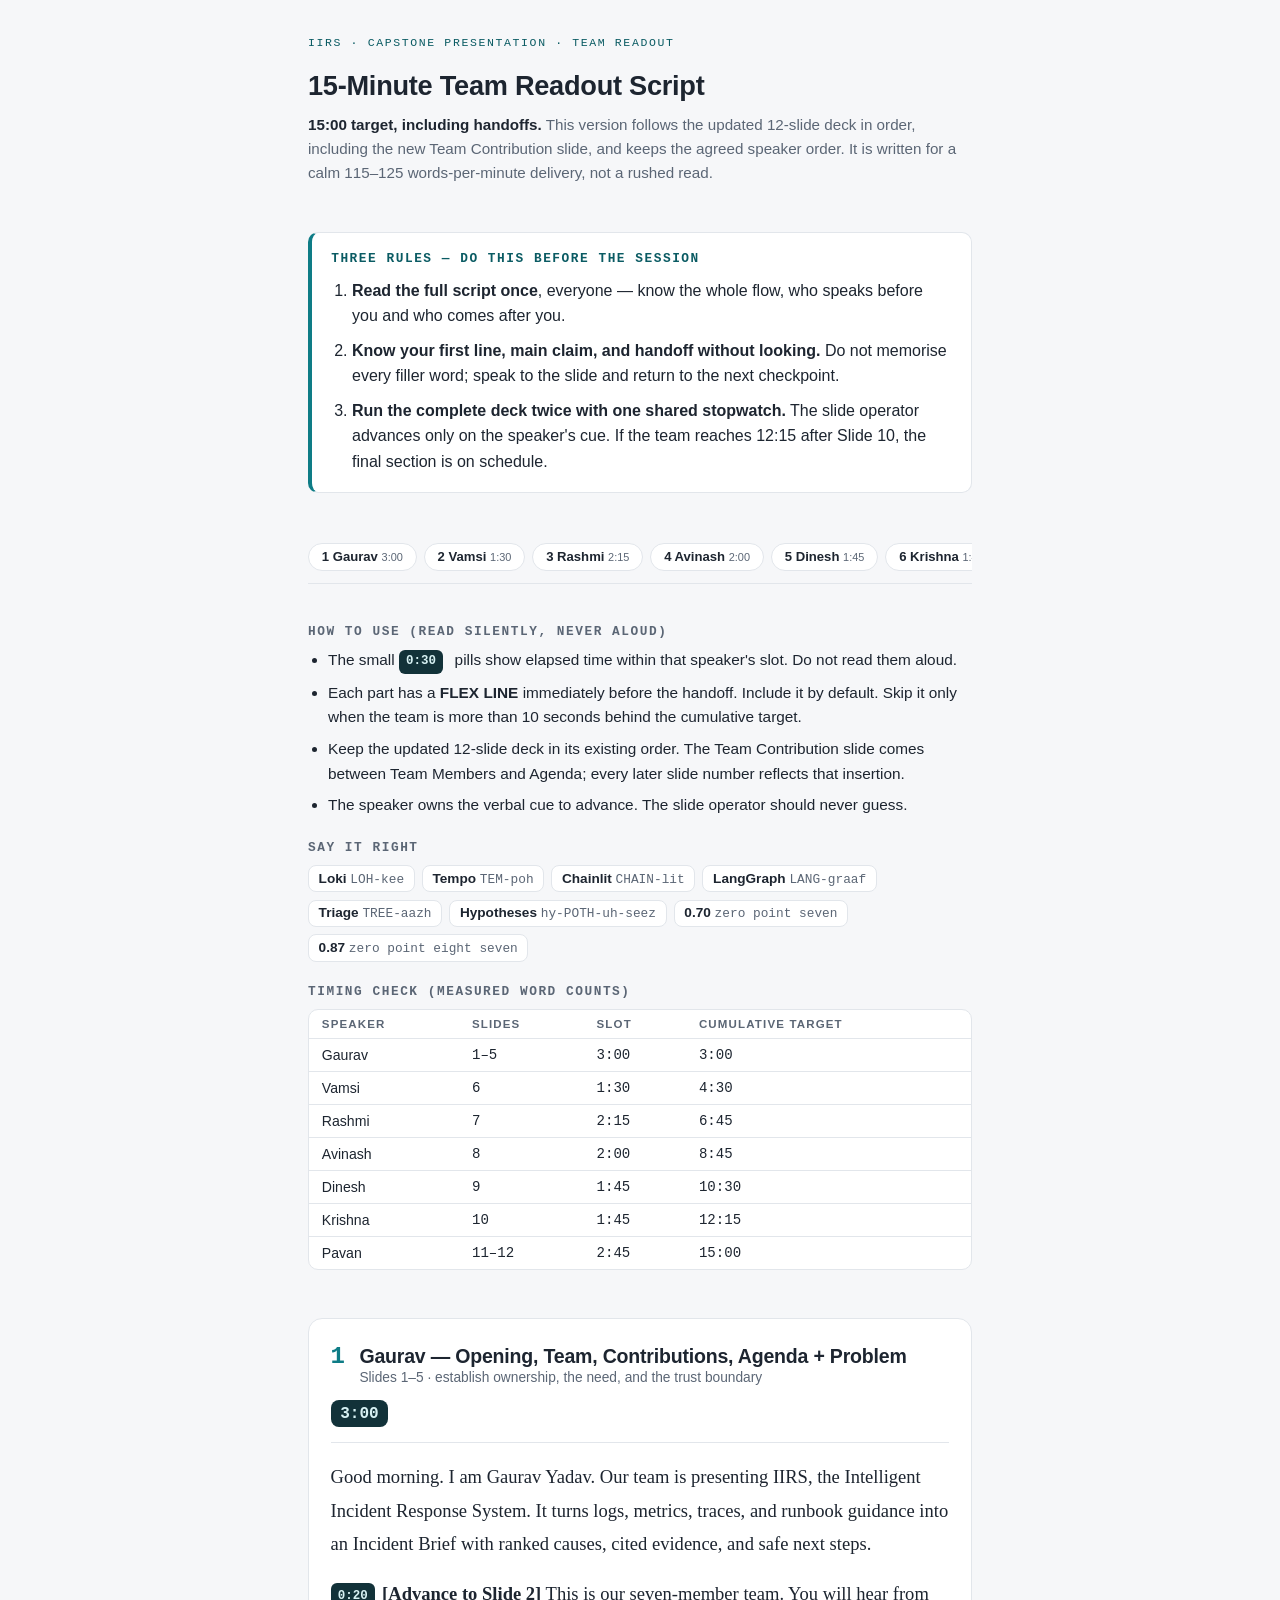
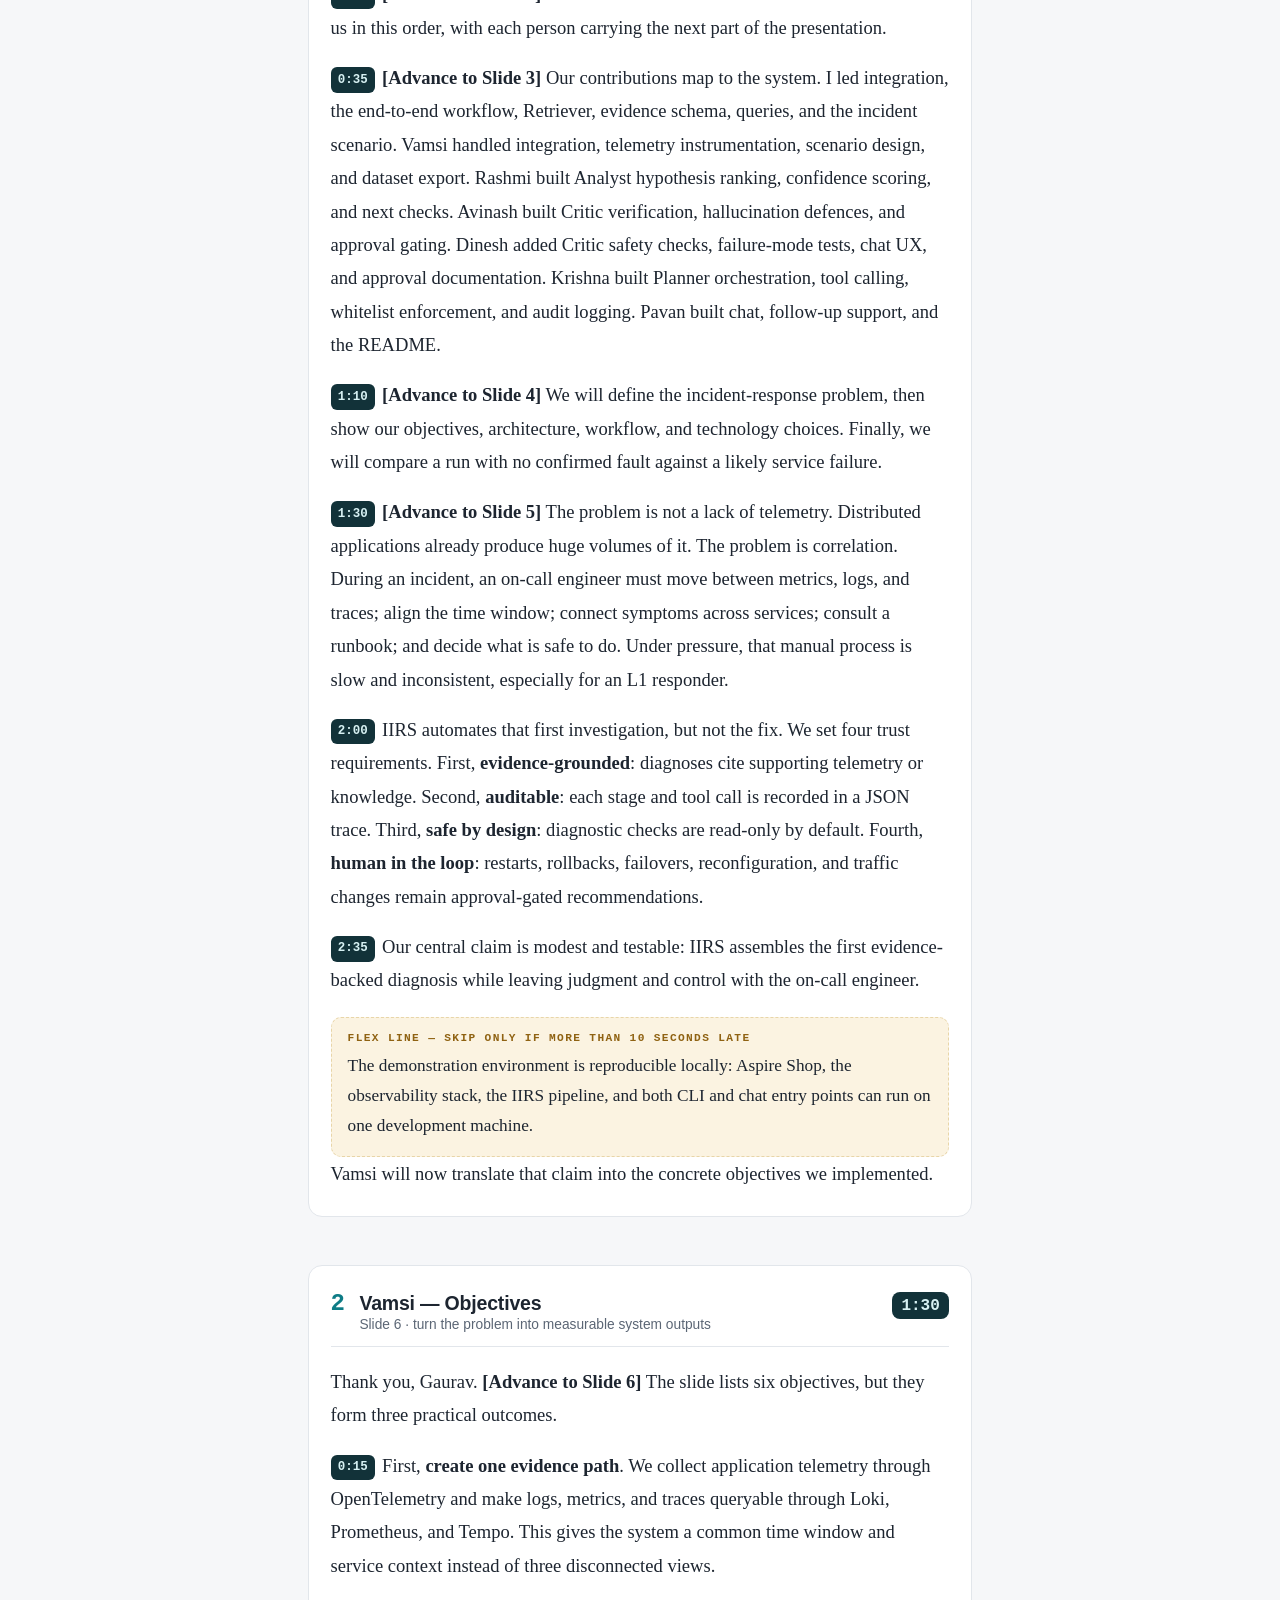
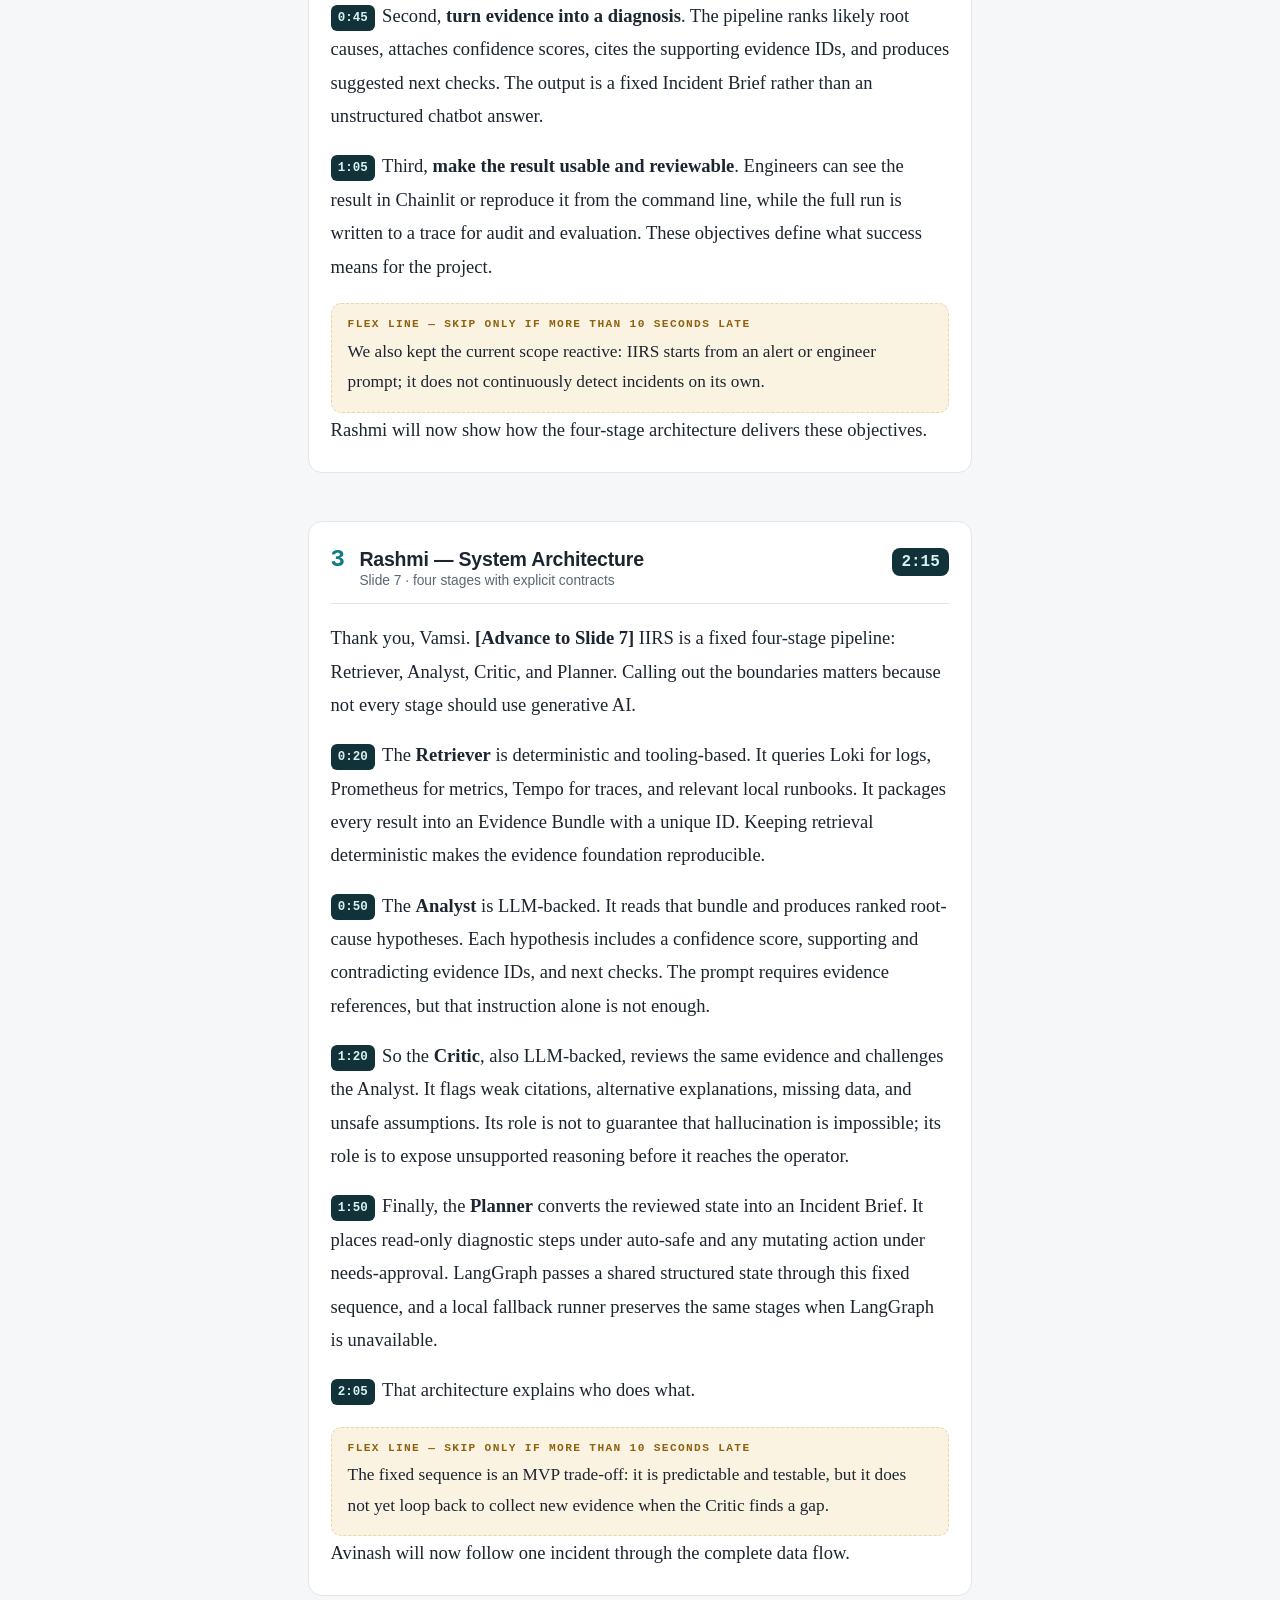
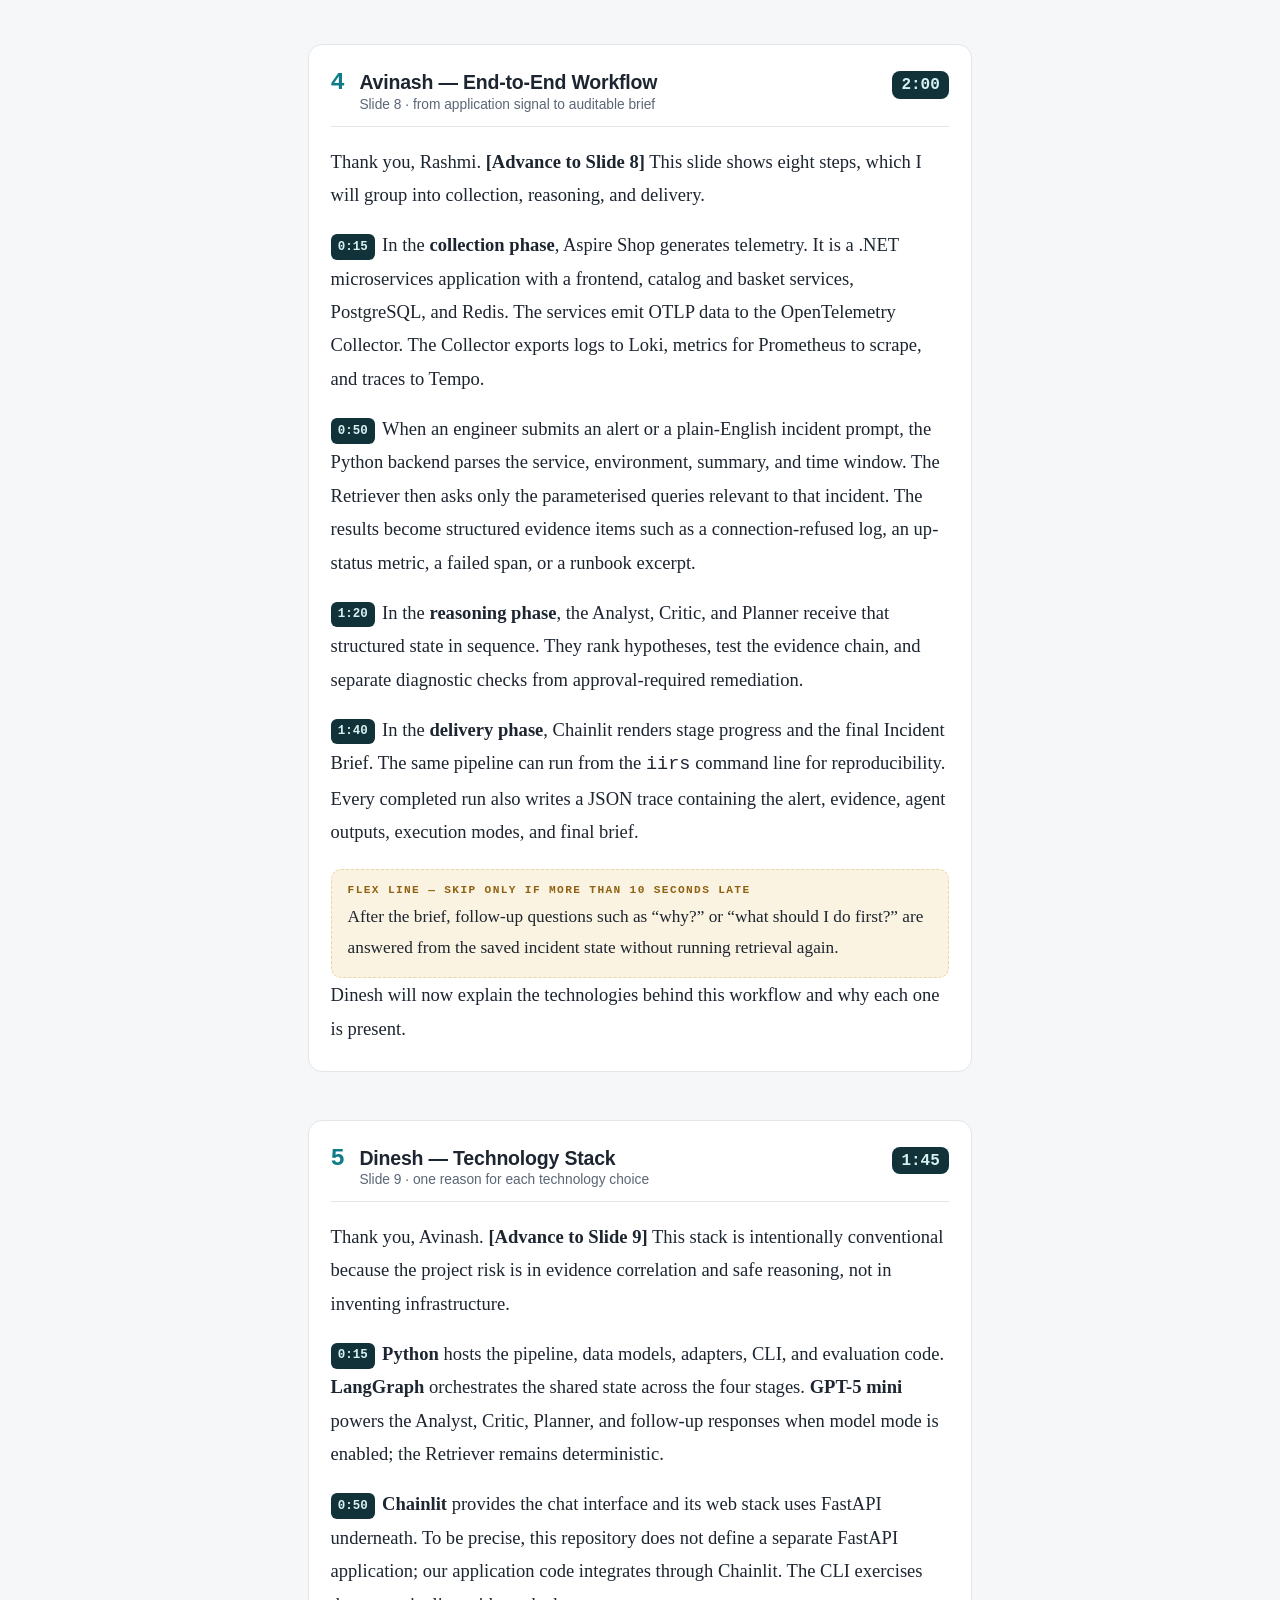
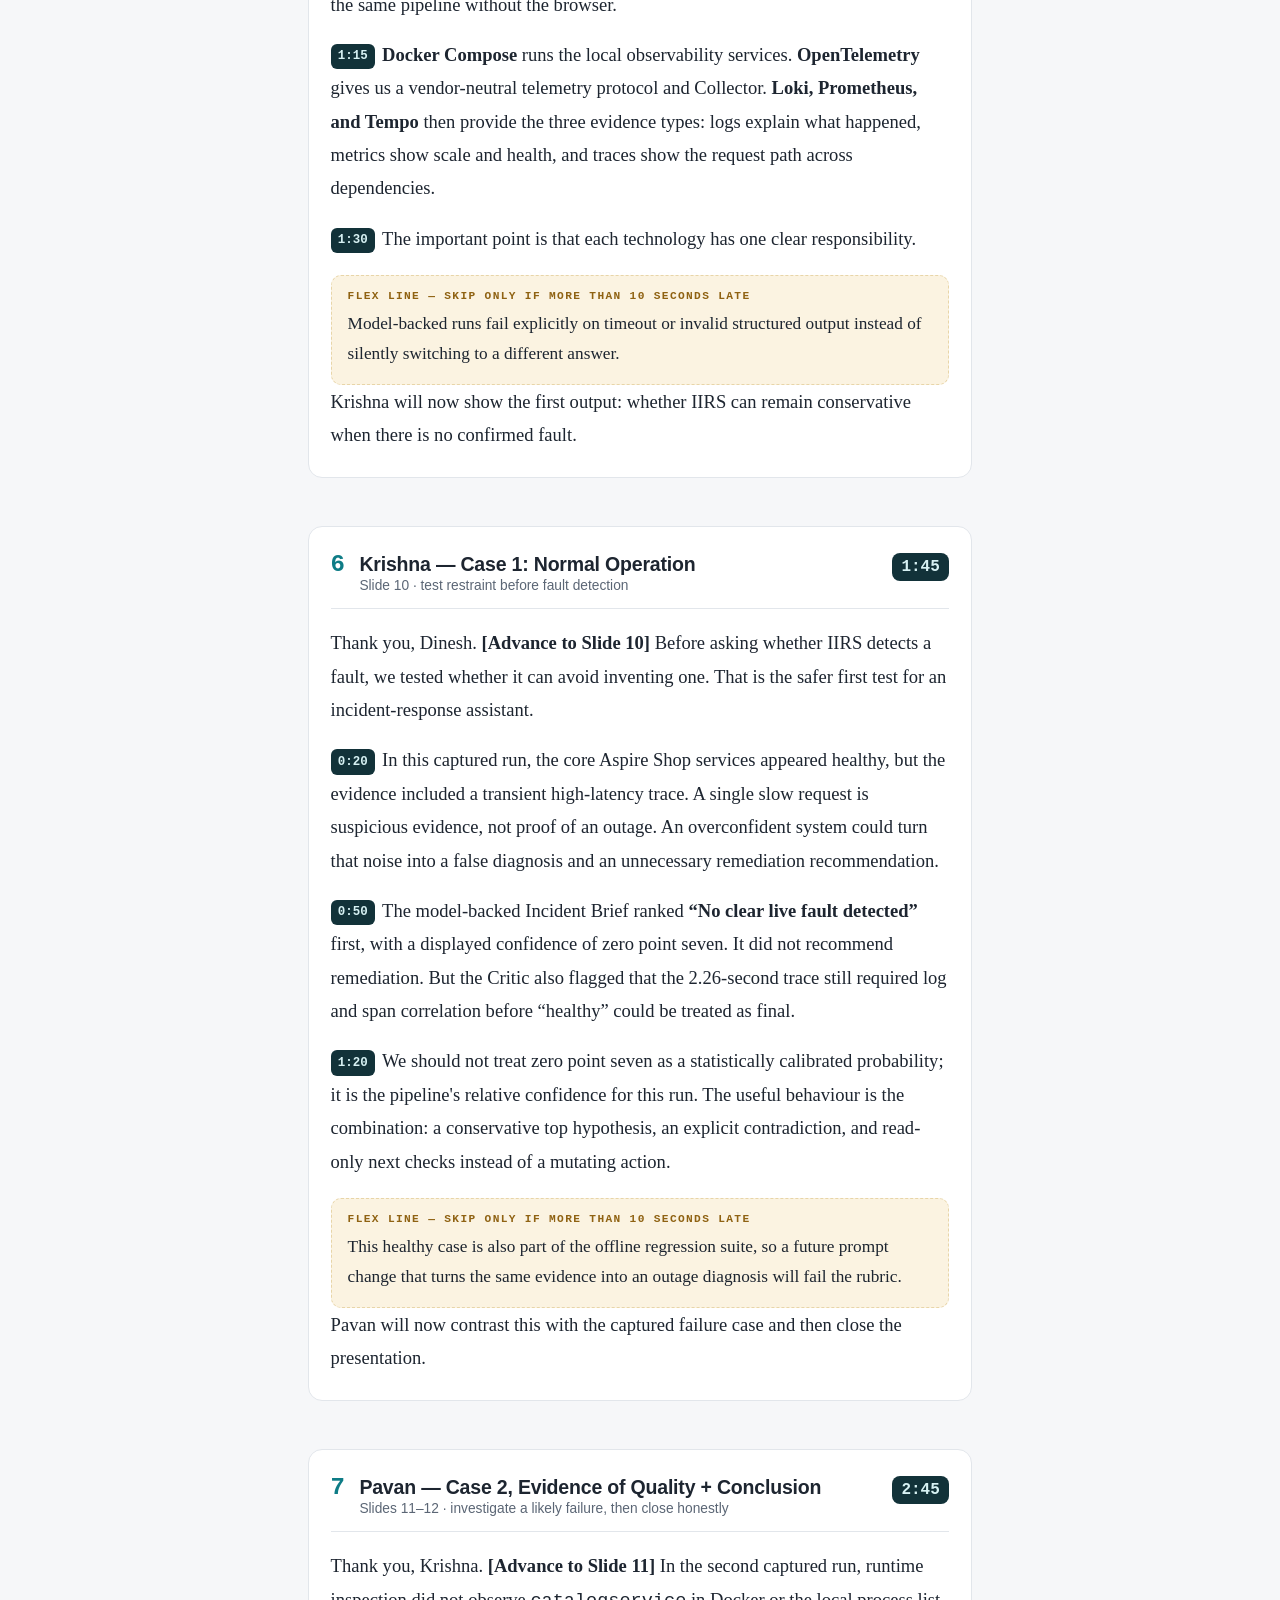
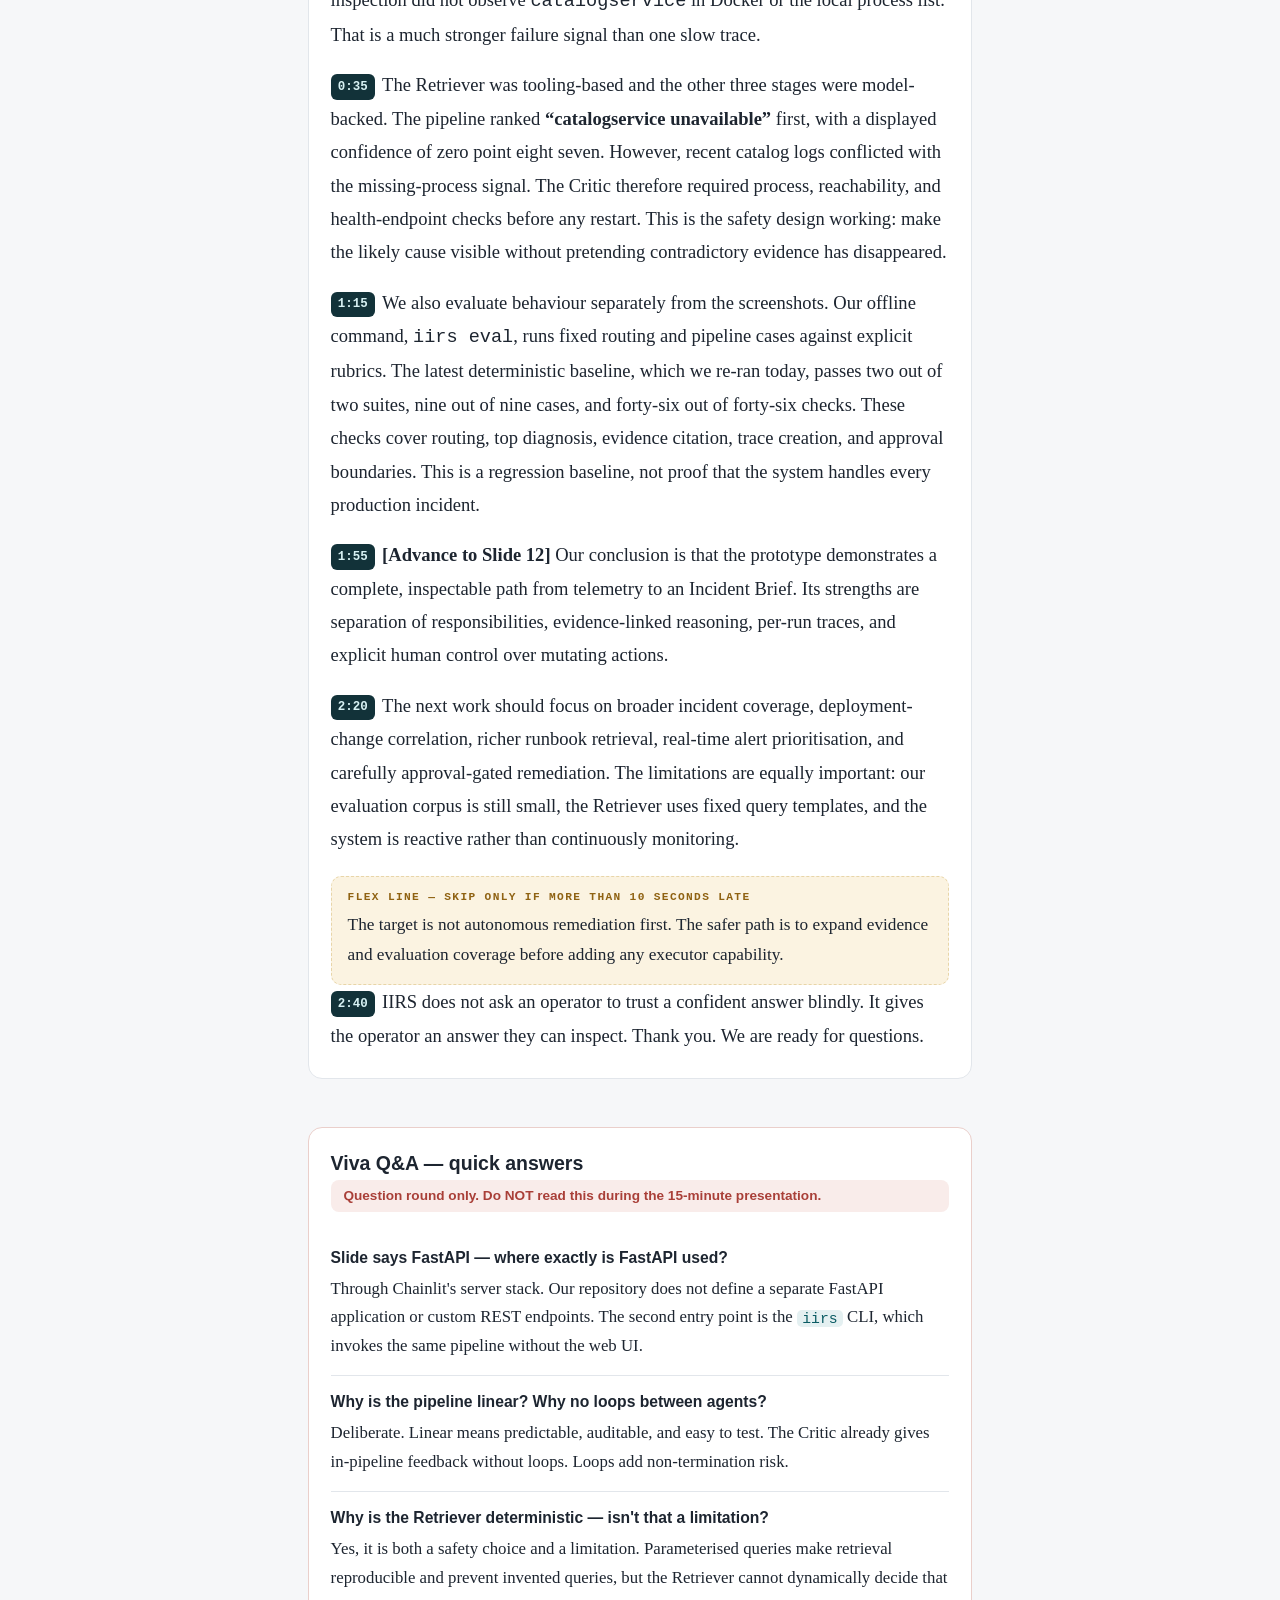
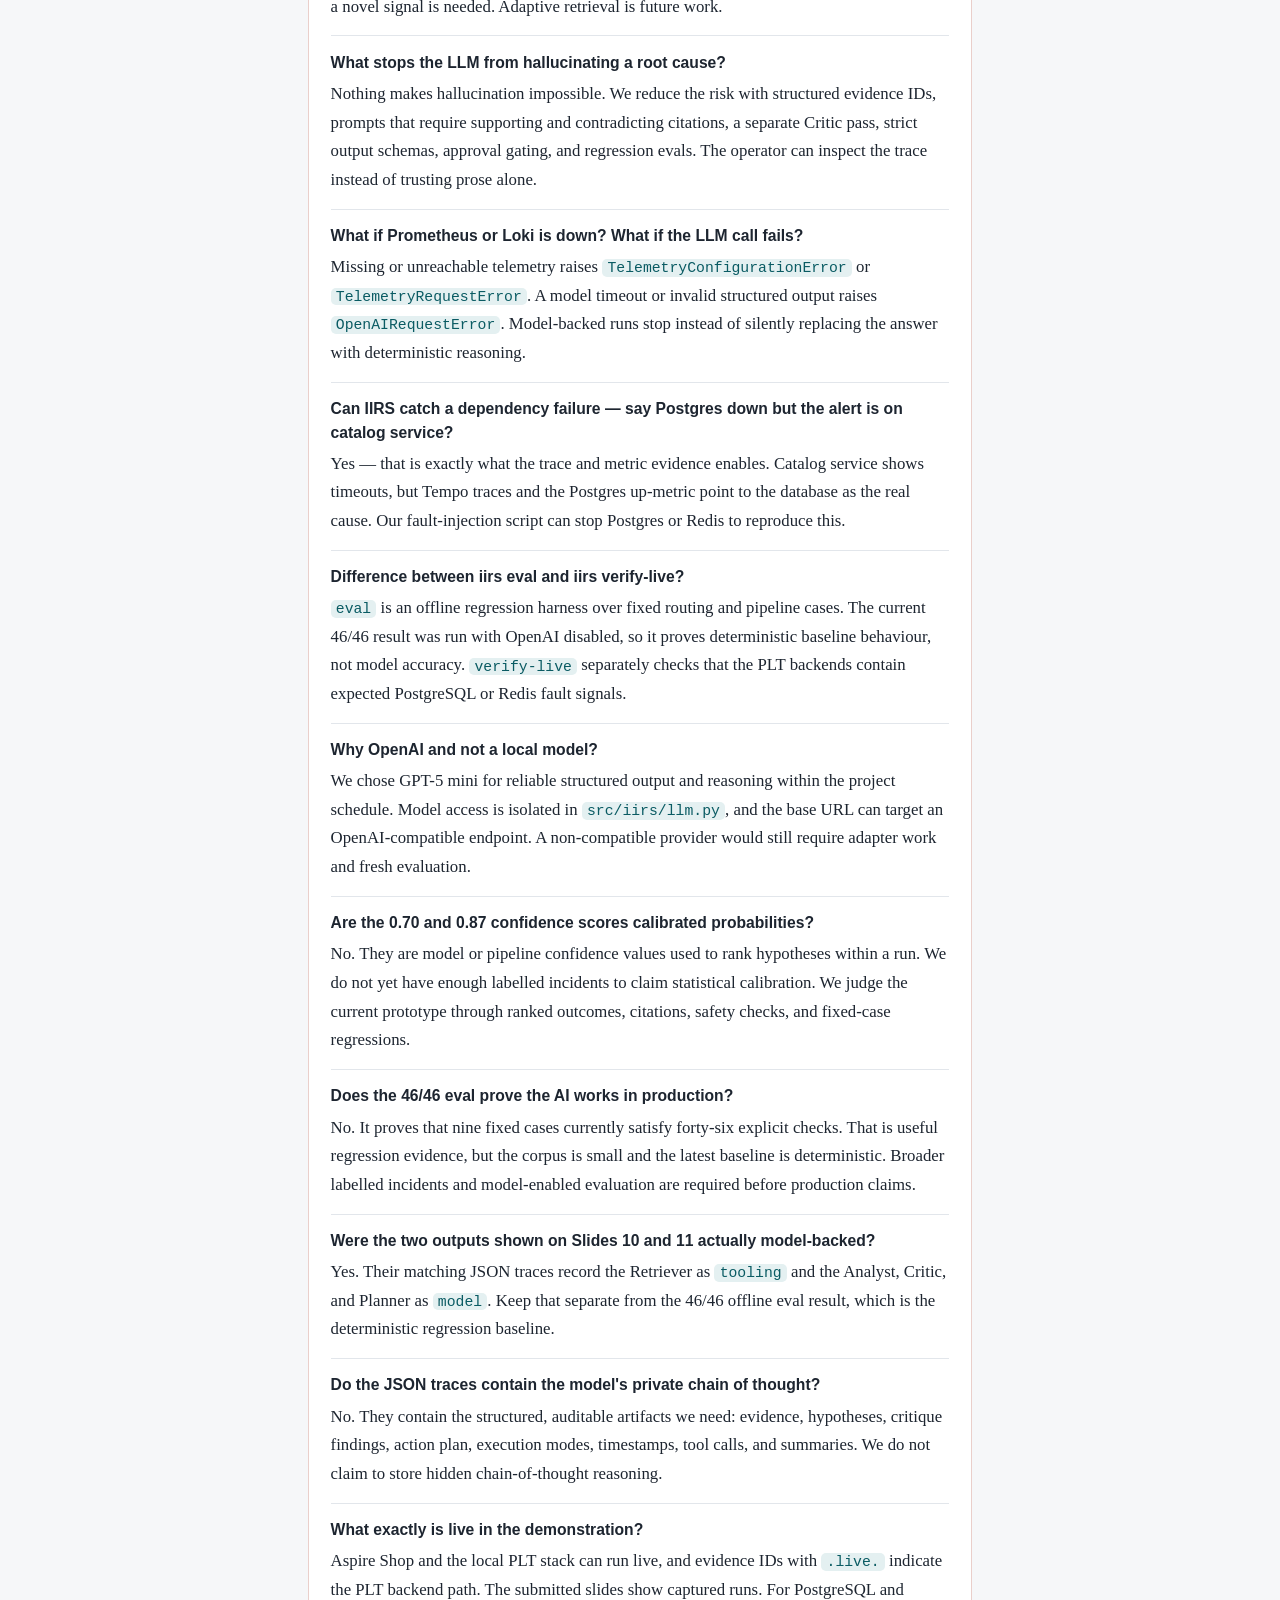
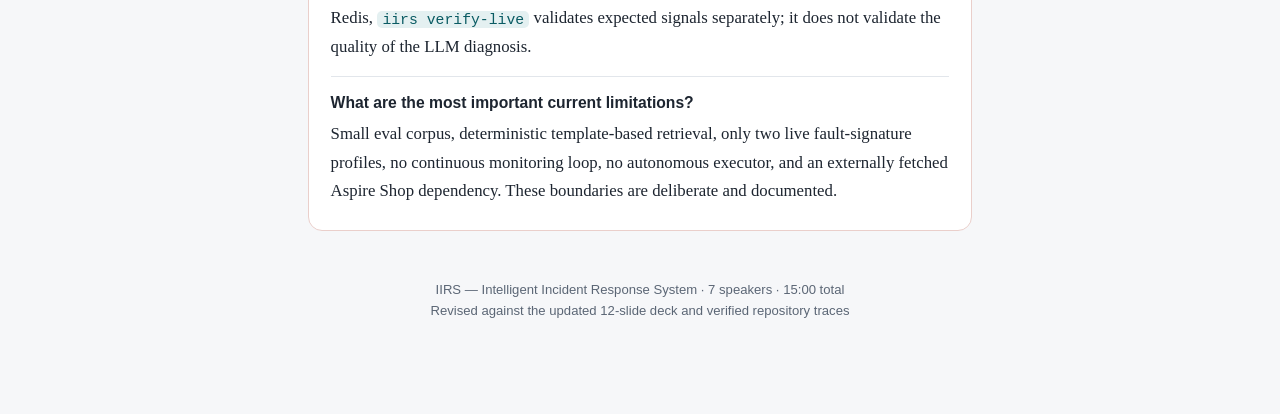
==== commit edc374e6: "Update readout script for contribution slide" ====
--- a/qa-site/resources/IIRS_15min_Readout_Script.html
+++ b/qa-site/resources/IIRS_15min_Readout_Script.html
@@ -122,7 +122,7 @@
 <header>
   <p class="eyebrow">IIRS · Capstone Presentation · Team Readout</p>
   <h1>15-Minute Team Readout Script</h1>
-  <p class="sub"><strong>15:00 target, including handoffs.</strong> This version follows the submitted 11-slide deck in order and keeps the agreed speaker order. It is written for a calm 115–125 words-per-minute delivery, not a rushed read.</p>
+  <p class="sub"><strong>15:00 target, including handoffs.</strong> This version follows the updated 12-slide deck in order, including the new Team Contribution slide, and keeps the agreed speaker order. It is written for a calm 115–125 words-per-minute delivery, not a rushed read.</p>
 </header>
 
 <div class="rules">
@@ -130,7 +130,7 @@
   <ol>
     <li><strong>Read the full script once</strong>, everyone — know the whole flow, who speaks before you and who comes after you.</li>
     <li><strong>Know your first line, main claim, and handoff without looking.</strong> Do not memorise every filler word; speak to the slide and return to the next checkpoint.</li>
-    <li><strong>Run the complete deck twice with one shared stopwatch.</strong> The slide operator advances only on the speaker's cue. If the team reaches 12:30 after Slide 9, the final section is on schedule.</li>
+    <li><strong>Run the complete deck twice with one shared stopwatch.</strong> The slide operator advances only on the speaker's cue. If the team reaches 12:15 after Slide 10, the final section is on schedule.</li>
   </ol>
 </div>
 
@@ -153,7 +153,7 @@
     <ul>
       <li>The small <span class="t">0:30</span> pills show elapsed time within that speaker's slot. Do not read them aloud.</li>
       <li>Each part has a <strong>FLEX LINE</strong> immediately before the handoff. Include it by default. Skip it only when the team is more than 10 seconds behind the cumulative target.</li>
-      <li>Keep the submitted deck in its existing order. The previous draft's slide references were wrong and would have forced backward and forward jumps.</li>
+      <li>Keep the updated 12-slide deck in its existing order. The Team Contribution slide comes between Team Members and Agenda; every later slide number reflects that insertion.</li>
       <li>The speaker owns the verbal cue to advance. The slide operator should never guess.</li>
     </ul>
   </div>
@@ -177,13 +177,13 @@
     <div class="tablebox">
       <table>
         <tr><th>Speaker</th><th>Slides</th><th>Slot</th><th>Cumulative target</th></tr>
-        <tr><td>Gaurav</td><td class="num">1–4</td><td class="num">3:00</td><td class="num">3:00</td></tr>
-        <tr><td>Vamsi</td><td class="num">5</td><td class="num">1:30</td><td class="num">4:30</td></tr>
-        <tr><td>Rashmi</td><td class="num">6</td><td class="num">2:15</td><td class="num">6:45</td></tr>
-        <tr><td>Avinash</td><td class="num">7</td><td class="num">2:00</td><td class="num">8:45</td></tr>
-        <tr><td>Dinesh</td><td class="num">8</td><td class="num">1:45</td><td class="num">10:30</td></tr>
-        <tr><td>Krishna</td><td class="num">9</td><td class="num">1:45</td><td class="num">12:15</td></tr>
-        <tr><td>Pavan</td><td class="num">10–11</td><td class="num">2:45</td><td class="num">15:00</td></tr>
+        <tr><td>Gaurav</td><td class="num">1–5</td><td class="num">3:00</td><td class="num">3:00</td></tr>
+        <tr><td>Vamsi</td><td class="num">6</td><td class="num">1:30</td><td class="num">4:30</td></tr>
+        <tr><td>Rashmi</td><td class="num">7</td><td class="num">2:15</td><td class="num">6:45</td></tr>
+        <tr><td>Avinash</td><td class="num">8</td><td class="num">2:00</td><td class="num">8:45</td></tr>
+        <tr><td>Dinesh</td><td class="num">9</td><td class="num">1:45</td><td class="num">10:30</td></tr>
+        <tr><td>Krishna</td><td class="num">10</td><td class="num">1:45</td><td class="num">12:15</td></tr>
+        <tr><td>Pavan</td><td class="num">11–12</td><td class="num">2:45</td><td class="num">15:00</td></tr>
       </table>
     </div>
   </div>
@@ -194,18 +194,19 @@
   <div class="shead">
     <span class="snum">1</span>
     <div class="sname">
-      <h2>Gaurav — Opening, Team, Agenda + Problem</h2>
-      <p>Slides 1–4 · establish the need and the trust boundary</p>
+      <h2>Gaurav — Opening, Team, Contributions, Agenda + Problem</h2>
+      <p>Slides 1–5 · establish ownership, the need, and the trust boundary</p>
     </div>
     <span class="stime">3:00</span>
   </div>
   <div class="speech">
-    <p>Good morning. I am Gaurav Yadav, and our team is presenting IIRS: the Intelligent Incident Response System. IIRS is a local incident-response assistant that turns logs, metrics, traces, and runbook guidance into a structured Incident Brief with ranked causes, cited evidence, and safe next steps.</p>
-    <p><span class="t">0:25</span><strong>[Advance to Slide 2]</strong> This is our seven-member team: Vamsi, Rashmi, Avinash, Dinesh, Krishna, Pavan, and me. You will hear from us in this same order, with each person answering the next question in the story.</p>
-    <p><span class="t">0:40</span><strong>[Advance to Slide 3]</strong> We will first define the incident-response problem, then show our objectives, architecture, workflow, and technology choices. Finally, we will compare two captured system outputs: a case with no confirmed fault and a likely service failure.</p>
-    <p><span class="t">1:00</span><strong>[Advance to Slide 4]</strong> The problem is not a lack of telemetry. Distributed applications already produce huge volumes of it. The problem is correlation. During an incident, an on-call engineer must move between a metrics tool, a log tool, and a tracing tool; identify the relevant time window; connect symptoms across services; consult a runbook; and decide what is safe to do. Under pressure, that manual process is slow and inconsistent, especially for an L1 responder.</p>
-    <p><span class="t">1:45</span>IIRS automates that first investigation, but we deliberately did not build an autonomous fixer. We set four trust requirements. First, <strong>evidence-grounded</strong>: a diagnosis must cite the telemetry or knowledge that supports it. Second, <strong>auditable</strong>: each stage and tool call is recorded in a JSON trace. Third, <strong>safe by design</strong>: diagnostic checks are read-only by default. Fourth, <strong>human in the loop</strong>: restart, rollback, failover, reconfiguration, or traffic changes remain approval-gated recommendations.</p>
-    <p><span class="t">2:35</span>Our central claim is therefore modest and testable: IIRS does not replace the on-call engineer. It assembles the first evidence-backed diagnosis and makes its reasoning inspectable.</p>
+    <p>Good morning. I am Gaurav Yadav. Our team is presenting IIRS, the Intelligent Incident Response System. It turns logs, metrics, traces, and runbook guidance into an Incident Brief with ranked causes, cited evidence, and safe next steps.</p>
+    <p><span class="t">0:20</span><strong>[Advance to Slide 2]</strong> This is our seven-member team. You will hear from us in this order, with each person carrying the next part of the presentation.</p>
+    <p><span class="t">0:35</span><strong>[Advance to Slide 3]</strong> Our contributions map to the system. I led integration, the end-to-end workflow, Retriever, evidence schema, queries, and the incident scenario. Vamsi handled integration, telemetry instrumentation, scenario design, and dataset export. Rashmi built Analyst hypothesis ranking, confidence scoring, and next checks. Avinash built Critic verification, hallucination defences, and approval gating. Dinesh added Critic safety checks, failure-mode tests, chat UX, and approval documentation. Krishna built Planner orchestration, tool calling, whitelist enforcement, and audit logging. Pavan built chat, follow-up support, and the README.</p>
+    <p><span class="t">1:10</span><strong>[Advance to Slide 4]</strong> We will define the incident-response problem, then show our objectives, architecture, workflow, and technology choices. Finally, we will compare a run with no confirmed fault against a likely service failure.</p>
+    <p><span class="t">1:30</span><strong>[Advance to Slide 5]</strong> The problem is not a lack of telemetry. Distributed applications already produce huge volumes of it. The problem is correlation. During an incident, an on-call engineer must move between metrics, logs, and traces; align the time window; connect symptoms across services; consult a runbook; and decide what is safe to do. Under pressure, that manual process is slow and inconsistent, especially for an L1 responder.</p>
+    <p><span class="t">2:00</span>IIRS automates that first investigation, but not the fix. We set four trust requirements. First, <strong>evidence-grounded</strong>: diagnoses cite supporting telemetry or knowledge. Second, <strong>auditable</strong>: each stage and tool call is recorded in a JSON trace. Third, <strong>safe by design</strong>: diagnostic checks are read-only by default. Fourth, <strong>human in the loop</strong>: restarts, rollbacks, failovers, reconfiguration, and traffic changes remain approval-gated recommendations.</p>
+    <p><span class="t">2:35</span>Our central claim is modest and testable: IIRS assembles the first evidence-backed diagnosis while leaving judgment and control with the on-call engineer.</p>
   </div>
   <div class="buffer">
     <span class="blabel">Flex line — skip only if more than 10 seconds late</span>
@@ -222,12 +223,12 @@
     <span class="snum">2</span>
     <div class="sname">
       <h2>Vamsi — Objectives</h2>
-      <p>Slide 5 · turn the problem into measurable system outputs</p>
+      <p>Slide 6 · turn the problem into measurable system outputs</p>
     </div>
     <span class="stime">1:30</span>
   </div>
   <div class="speech">
-    <p>Thank you, Gaurav. The slide lists six objectives, but they form three practical outcomes.</p>
+    <p>Thank you, Gaurav. <strong>[Advance to Slide 6]</strong> The slide lists six objectives, but they form three practical outcomes.</p>
     <p><span class="t">0:15</span>First, <strong>create one evidence path</strong>. We collect application telemetry through OpenTelemetry and make logs, metrics, and traces queryable through Loki, Prometheus, and Tempo. This gives the system a common time window and service context instead of three disconnected views.</p>
     <p><span class="t">0:45</span>Second, <strong>turn evidence into a diagnosis</strong>. The pipeline ranks likely root causes, attaches confidence scores, cites the supporting evidence IDs, and produces suggested next checks. The output is a fixed Incident Brief rather than an unstructured chatbot answer.</p>
     <p><span class="t">1:05</span>Third, <strong>make the result usable and reviewable</strong>. Engineers can see the result in Chainlit or reproduce it from the command line, while the full run is written to a trace for audit and evaluation. These objectives define what success means for the project.</p>
@@ -247,12 +248,12 @@
     <span class="snum">3</span>
     <div class="sname">
       <h2>Rashmi — System Architecture</h2>
-      <p>Slide 6 · four stages with explicit contracts</p>
+      <p>Slide 7 · four stages with explicit contracts</p>
     </div>
     <span class="stime">2:15</span>
   </div>
   <div class="speech">
-    <p>Thank you, Vamsi. IIRS is a fixed four-stage pipeline: Retriever, Analyst, Critic, and Planner. Calling out the boundaries matters because not every stage should use generative AI.</p>
+    <p>Thank you, Vamsi. <strong>[Advance to Slide 7]</strong> IIRS is a fixed four-stage pipeline: Retriever, Analyst, Critic, and Planner. Calling out the boundaries matters because not every stage should use generative AI.</p>
     <p><span class="t">0:20</span>The <strong>Retriever</strong> is deterministic and tooling-based. It queries Loki for logs, Prometheus for metrics, Tempo for traces, and relevant local runbooks. It packages every result into an Evidence Bundle with a unique ID. Keeping retrieval deterministic makes the evidence foundation reproducible.</p>
     <p><span class="t">0:50</span>The <strong>Analyst</strong> is LLM-backed. It reads that bundle and produces ranked root-cause hypotheses. Each hypothesis includes a confidence score, supporting and contradicting evidence IDs, and next checks. The prompt requires evidence references, but that instruction alone is not enough.</p>
     <p><span class="t">1:20</span>So the <strong>Critic</strong>, also LLM-backed, reviews the same evidence and challenges the Analyst. It flags weak citations, alternative explanations, missing data, and unsafe assumptions. Its role is not to guarantee that hallucination is impossible; its role is to expose unsupported reasoning before it reaches the operator.</p>
@@ -274,12 +275,12 @@
     <span class="snum">4</span>
     <div class="sname">
       <h2>Avinash — End-to-End Workflow</h2>
-      <p>Slide 7 · from application signal to auditable brief</p>
+      <p>Slide 8 · from application signal to auditable brief</p>
     </div>
     <span class="stime">2:00</span>
   </div>
   <div class="speech">
-    <p>Thank you, Rashmi. This slide shows eight steps, which I will group into collection, reasoning, and delivery.</p>
+    <p>Thank you, Rashmi. <strong>[Advance to Slide 8]</strong> This slide shows eight steps, which I will group into collection, reasoning, and delivery.</p>
     <p><span class="t">0:15</span>In the <strong>collection phase</strong>, Aspire Shop generates telemetry. It is a .NET microservices application with a frontend, catalog and basket services, PostgreSQL, and Redis. The services emit OTLP data to the OpenTelemetry Collector. The Collector exports logs to Loki, metrics for Prometheus to scrape, and traces to Tempo.</p>
     <p><span class="t">0:50</span>When an engineer submits an alert or a plain-English incident prompt, the Python backend parses the service, environment, summary, and time window. The Retriever then asks only the parameterised queries relevant to that incident. The results become structured evidence items such as a connection-refused log, an up-status metric, a failed span, or a runbook excerpt.</p>
     <p><span class="t">1:20</span>In the <strong>reasoning phase</strong>, the Analyst, Critic, and Planner receive that structured state in sequence. They rank hypotheses, test the evidence chain, and separate diagnostic checks from approval-required remediation.</p>
@@ -300,12 +301,12 @@
     <span class="snum">5</span>
     <div class="sname">
       <h2>Dinesh — Technology Stack</h2>
-      <p>Slide 8 · one reason for each technology choice</p>
+      <p>Slide 9 · one reason for each technology choice</p>
     </div>
     <span class="stime">1:45</span>
   </div>
   <div class="speech">
-    <p>Thank you, Avinash. This stack is intentionally conventional because the project risk is in evidence correlation and safe reasoning, not in inventing infrastructure.</p>
+    <p>Thank you, Avinash. <strong>[Advance to Slide 9]</strong> This stack is intentionally conventional because the project risk is in evidence correlation and safe reasoning, not in inventing infrastructure.</p>
     <p><span class="t">0:15</span><strong>Python</strong> hosts the pipeline, data models, adapters, CLI, and evaluation code. <strong>LangGraph</strong> orchestrates the shared state across the four stages. <strong>GPT-5 mini</strong> powers the Analyst, Critic, Planner, and follow-up responses when model mode is enabled; the Retriever remains deterministic.</p>
     <p><span class="t">0:50</span><strong>Chainlit</strong> provides the chat interface and its web stack uses FastAPI underneath. To be precise, this repository does not define a separate FastAPI application; our application code integrates through Chainlit. The CLI exercises the same pipeline without the browser.</p>
     <p><span class="t">1:15</span><strong>Docker Compose</strong> runs the local observability services. <strong>OpenTelemetry</strong> gives us a vendor-neutral telemetry protocol and Collector. <strong>Loki, Prometheus, and Tempo</strong> then provide the three evidence types: logs explain what happened, metrics show scale and health, and traces show the request path across dependencies.</p>
@@ -326,12 +327,12 @@
     <span class="snum">6</span>
     <div class="sname">
       <h2>Krishna — Case 1: Normal Operation</h2>
-      <p>Slide 9 · test restraint before fault detection</p>
+      <p>Slide 10 · test restraint before fault detection</p>
     </div>
     <span class="stime">1:45</span>
   </div>
   <div class="speech">
-    <p>Thank you, Dinesh. Before asking whether IIRS detects a fault, we tested whether it can avoid inventing one. That is the safer first test for an incident-response assistant.</p>
+    <p>Thank you, Dinesh. <strong>[Advance to Slide 10]</strong> Before asking whether IIRS detects a fault, we tested whether it can avoid inventing one. That is the safer first test for an incident-response assistant.</p>
     <p><span class="t">0:20</span>In this captured run, the core Aspire Shop services appeared healthy, but the evidence included a transient high-latency trace. A single slow request is suspicious evidence, not proof of an outage. An overconfident system could turn that noise into a false diagnosis and an unnecessary remediation recommendation.</p>
     <p><span class="t">0:50</span>The model-backed Incident Brief ranked <strong>“No clear live fault detected”</strong> first, with a displayed confidence of zero point seven. It did not recommend remediation. But the Critic also flagged that the 2.26-second trace still required log and span correlation before “healthy” could be treated as final.</p>
     <p><span class="t">1:20</span>We should not treat zero point seven as a statistically calibrated probability; it is the pipeline's relative confidence for this run. The useful behaviour is the combination: a conservative top hypothesis, an explicit contradiction, and read-only next checks instead of a mutating action.</p>
@@ -351,15 +352,15 @@
     <span class="snum">7</span>
     <div class="sname">
       <h2>Pavan — Case 2, Evidence of Quality + Conclusion</h2>
-      <p>Slides 10–11 · investigate a likely failure, then close honestly</p>
+      <p>Slides 11–12 · investigate a likely failure, then close honestly</p>
     </div>
     <span class="stime">2:45</span>
   </div>
   <div class="speech">
-    <p>Thank you, Krishna. <strong>[Slide 10]</strong> In the second captured run, runtime inspection did not observe <code>catalogservice</code> in Docker or the local process list. That is a much stronger failure signal than one slow trace.</p>
+    <p>Thank you, Krishna. <strong>[Advance to Slide 11]</strong> In the second captured run, runtime inspection did not observe <code>catalogservice</code> in Docker or the local process list. That is a much stronger failure signal than one slow trace.</p>
     <p><span class="t">0:35</span>The Retriever was tooling-based and the other three stages were model-backed. The pipeline ranked <strong>“catalogservice unavailable”</strong> first, with a displayed confidence of zero point eight seven. However, recent catalog logs conflicted with the missing-process signal. The Critic therefore required process, reachability, and health-endpoint checks before any restart. This is the safety design working: make the likely cause visible without pretending contradictory evidence has disappeared.</p>
     <p><span class="t">1:15</span>We also evaluate behaviour separately from the screenshots. Our offline command, <code>iirs eval</code>, runs fixed routing and pipeline cases against explicit rubrics. The latest deterministic baseline, which we re-ran today, passes two out of two suites, nine out of nine cases, and forty-six out of forty-six checks. These checks cover routing, top diagnosis, evidence citation, trace creation, and approval boundaries. This is a regression baseline, not proof that the system handles every production incident.</p>
-    <p><span class="t">1:55</span><strong>[Advance to Slide 11]</strong> Our conclusion is that the prototype demonstrates a complete, inspectable path from telemetry to an Incident Brief. Its strengths are separation of responsibilities, evidence-linked reasoning, per-run traces, and explicit human control over mutating actions.</p>
+    <p><span class="t">1:55</span><strong>[Advance to Slide 12]</strong> Our conclusion is that the prototype demonstrates a complete, inspectable path from telemetry to an Incident Brief. Its strengths are separation of responsibilities, evidence-linked reasoning, per-run traces, and explicit human control over mutating actions.</p>
     <p><span class="t">2:20</span>The next work should focus on broader incident coverage, deployment-change correlation, richer runbook retrieval, real-time alert prioritisation, and carefully approval-gated remediation. The limitations are equally important: our evaluation corpus is still small, the Retriever uses fixed query templates, and the system is reactive rather than continuously monitoring.</p>
   </div>
   <div class="buffer">
@@ -417,7 +418,7 @@
     <p class="a">No. It proves that nine fixed cases currently satisfy forty-six explicit checks. That is useful regression evidence, but the corpus is small and the latest baseline is deterministic. Broader labelled incidents and model-enabled evaluation are required before production claims.</p>
   </div>
   <div class="qa">
-    <p class="q">Were the two outputs shown on Slides 9 and 10 actually model-backed?</p>
+    <p class="q">Were the two outputs shown on Slides 10 and 11 actually model-backed?</p>
     <p class="a">Yes. Their matching JSON traces record the Retriever as <code>tooling</code> and the Analyst, Critic, and Planner as <code>model</code>. Keep that separate from the 46/46 offline eval result, which is the deterministic regression baseline.</p>
   </div>
   <div class="qa">
@@ -436,7 +437,7 @@
 
 <footer>
   IIRS — Intelligent Incident Response System · 7 speakers · 15:00 total<br>
-  Revised against the submitted 11-slide deck and verified repository traces
+  Revised against the updated 12-slide deck and verified repository traces
 </footer>
 
 </div>
